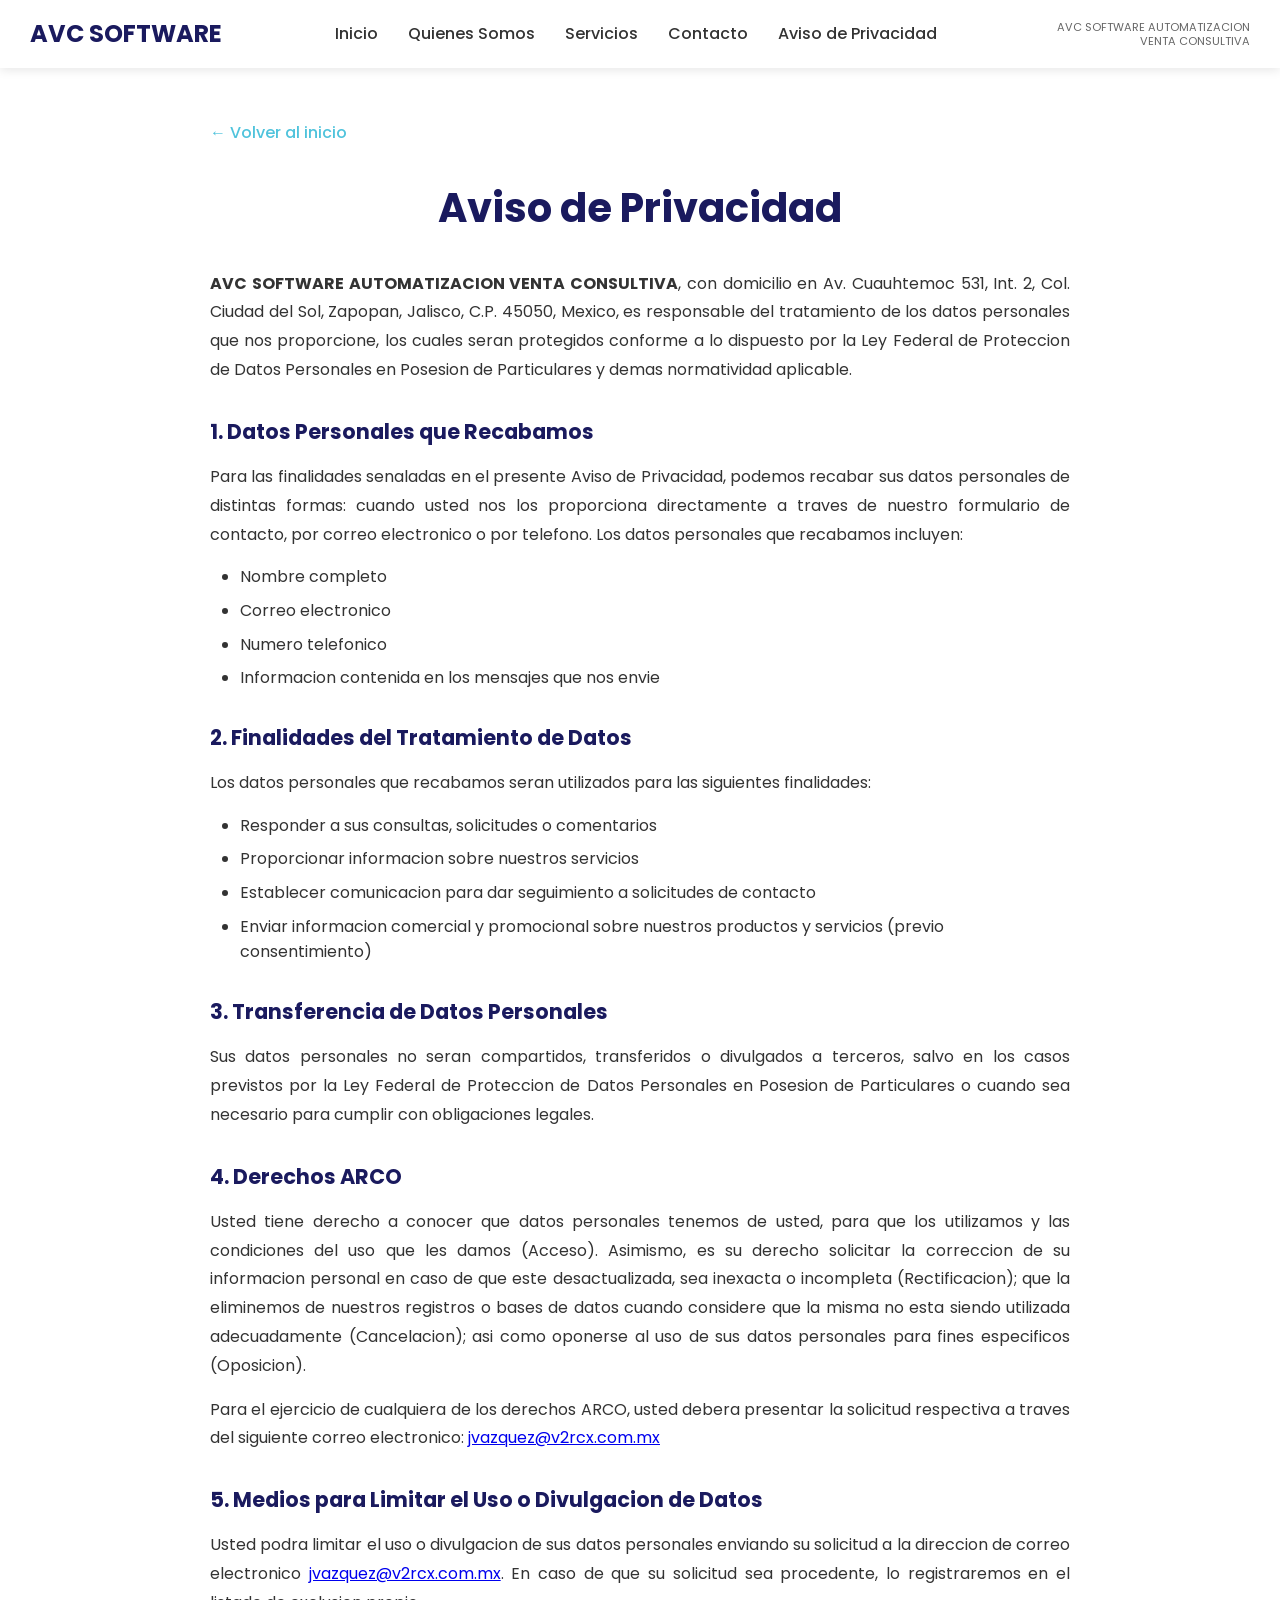
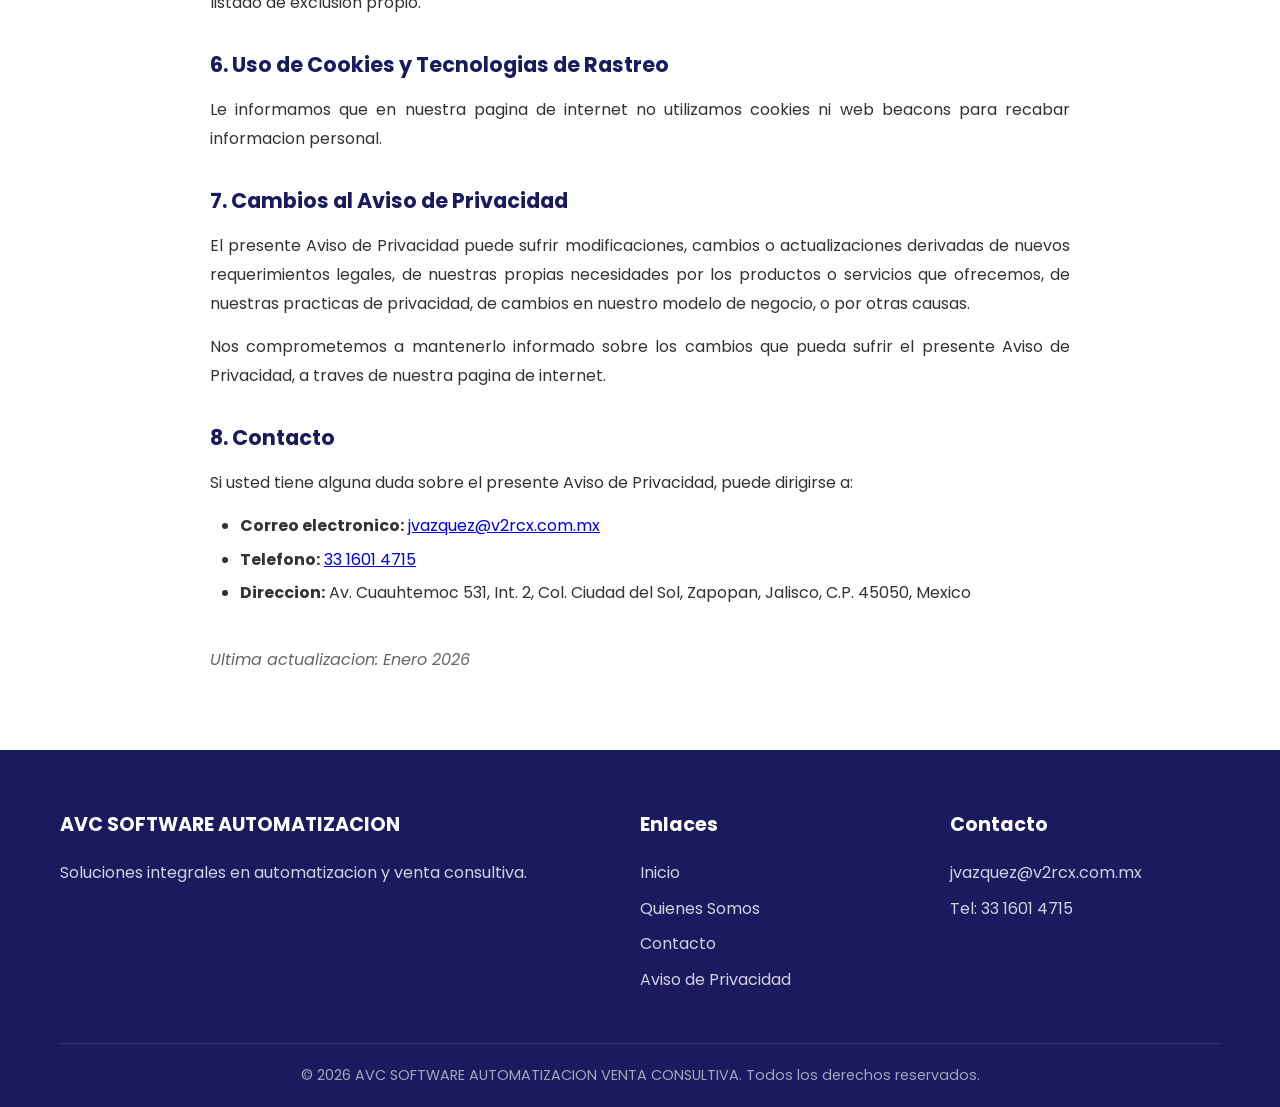
==== aviso-privacidad.html @ 7d28135d "first commit" ====
<!DOCTYPE html>
<html lang="es">
<head>
    <meta charset="UTF-8">
    <meta name="viewport" content="width=device-width, initial-scale=1.0">
    <title>Aviso de Privacidad - AVC SOFTWARE AUTOMATIZACION</title>
    <link rel="stylesheet" href="styles.css">
    <link href="https://fonts.googleapis.com/css2?family=Poppins:wght@300;400;500;600;700;800&display=swap" rel="stylesheet">
    <style>
        .aviso-container {
            padding: 120px 20px 60px;
            max-width: 900px;
            margin: 0 auto;
        }

        .aviso-container h1 {
            font-size: 2.5rem;
            color: var(--primary-color);
            margin-bottom: 30px;
            text-align: center;
        }

        .aviso-container h2 {
            font-size: 1.3rem;
            color: var(--primary-color);
            margin-top: 30px;
            margin-bottom: 15px;
        }

        .aviso-container p {
            margin-bottom: 15px;
            line-height: 1.8;
            text-align: justify;
        }

        .aviso-container ul {
            margin-bottom: 15px;
            padding-left: 30px;
        }

        .aviso-container li {
            margin-bottom: 8px;
            line-height: 1.6;
        }

        .aviso-container .fecha {
            margin-top: 40px;
            font-style: italic;
            color: #666;
        }

        .back-link {
            display: inline-block;
            margin-bottom: 30px;
            color: var(--secondary-color);
            text-decoration: none;
            font-weight: 500;
        }

        .back-link:hover {
            text-decoration: underline;
        }
    </style>
</head>
<body>
    <!-- Header -->
    <header class="header">
        <nav class="nav">
            <div class="logo">
                <a href="index.html">AVC SOFTWARE</a>
            </div>
            <ul class="nav-links">
                <li><a href="index.html#inicio">Inicio</a></li>
                <li><a href="index.html#quienes-somos">Quienes Somos</a></li>
                <li><a href="index.html#servicios">Servicios</a></li>
                <li><a href="index.html#contacto">Contacto</a></li>
                <li><a href="aviso-privacidad.html">Aviso de Privacidad</a></li>
            </ul>
            <div class="company-full-name">
                AVC SOFTWARE AUTOMATIZACION VENTA CONSULTIVA
            </div>
            <button class="mobile-menu-btn" aria-label="Menu">
                <span></span>
                <span></span>
                <span></span>
            </button>
        </nav>
    </header>

    <div class="aviso-container">
        <a href="index.html" class="back-link">&larr; Volver al inicio</a>

        <h1>Aviso de Privacidad</h1>

        <p><strong>AVC SOFTWARE AUTOMATIZACION VENTA CONSULTIVA</strong>, con domicilio en Av. Cuauhtemoc 531, Int. 2, Col. Ciudad del Sol, Zapopan, Jalisco, C.P. 45050, Mexico, es responsable del tratamiento de los datos personales que nos proporcione, los cuales seran protegidos conforme a lo dispuesto por la Ley Federal de Proteccion de Datos Personales en Posesion de Particulares y demas normatividad aplicable.</p>

        <h2>1. Datos Personales que Recabamos</h2>
        <p>Para las finalidades senaladas en el presente Aviso de Privacidad, podemos recabar sus datos personales de distintas formas: cuando usted nos los proporciona directamente a traves de nuestro formulario de contacto, por correo electronico o por telefono. Los datos personales que recabamos incluyen:</p>
        <ul>
            <li>Nombre completo</li>
            <li>Correo electronico</li>
            <li>Numero telefonico</li>
            <li>Informacion contenida en los mensajes que nos envie</li>
        </ul>

        <h2>2. Finalidades del Tratamiento de Datos</h2>
        <p>Los datos personales que recabamos seran utilizados para las siguientes finalidades:</p>
        <ul>
            <li>Responder a sus consultas, solicitudes o comentarios</li>
            <li>Proporcionar informacion sobre nuestros servicios</li>
            <li>Establecer comunicacion para dar seguimiento a solicitudes de contacto</li>
            <li>Enviar informacion comercial y promocional sobre nuestros productos y servicios (previo consentimiento)</li>
        </ul>

        <h2>3. Transferencia de Datos Personales</h2>
        <p>Sus datos personales no seran compartidos, transferidos o divulgados a terceros, salvo en los casos previstos por la Ley Federal de Proteccion de Datos Personales en Posesion de Particulares o cuando sea necesario para cumplir con obligaciones legales.</p>

        <h2>4. Derechos ARCO</h2>
        <p>Usted tiene derecho a conocer que datos personales tenemos de usted, para que los utilizamos y las condiciones del uso que les damos (Acceso). Asimismo, es su derecho solicitar la correccion de su informacion personal en caso de que este desactualizada, sea inexacta o incompleta (Rectificacion); que la eliminemos de nuestros registros o bases de datos cuando considere que la misma no esta siendo utilizada adecuadamente (Cancelacion); asi como oponerse al uso de sus datos personales para fines especificos (Oposicion).</p>

        <p>Para el ejercicio de cualquiera de los derechos ARCO, usted debera presentar la solicitud respectiva a traves del siguiente correo electronico: <a href="mailto:jvazquez@v2rcx.com.mx">jvazquez@v2rcx.com.mx</a></p>

        <h2>5. Medios para Limitar el Uso o Divulgacion de Datos</h2>
        <p>Usted podra limitar el uso o divulgacion de sus datos personales enviando su solicitud a la direccion de correo electronico <a href="mailto:jvazquez@v2rcx.com.mx">jvazquez@v2rcx.com.mx</a>. En caso de que su solicitud sea procedente, lo registraremos en el listado de exclusion propio.</p>

        <h2>6. Uso de Cookies y Tecnologias de Rastreo</h2>
        <p>Le informamos que en nuestra pagina de internet no utilizamos cookies ni web beacons para recabar informacion personal.</p>

        <h2>7. Cambios al Aviso de Privacidad</h2>
        <p>El presente Aviso de Privacidad puede sufrir modificaciones, cambios o actualizaciones derivadas de nuevos requerimientos legales, de nuestras propias necesidades por los productos o servicios que ofrecemos, de nuestras practicas de privacidad, de cambios en nuestro modelo de negocio, o por otras causas.</p>

        <p>Nos comprometemos a mantenerlo informado sobre los cambios que pueda sufrir el presente Aviso de Privacidad, a traves de nuestra pagina de internet.</p>

        <h2>8. Contacto</h2>
        <p>Si usted tiene alguna duda sobre el presente Aviso de Privacidad, puede dirigirse a:</p>
        <ul>
            <li><strong>Correo electronico:</strong> <a href="mailto:jvazquez@v2rcx.com.mx">jvazquez@v2rcx.com.mx</a></li>
            <li><strong>Telefono:</strong> <a href="tel:+523316014715">33 1601 4715</a></li>
            <li><strong>Direccion:</strong> Av. Cuauhtemoc 531, Int. 2, Col. Ciudad del Sol, Zapopan, Jalisco, C.P. 45050, Mexico</li>
        </ul>

        <p class="fecha">Ultima actualizacion: Enero 2026</p>
    </div>

    <!-- Footer -->
    <footer class="footer">
        <div class="container">
            <div class="footer-content">
                <div class="footer-info">
                    <h4>AVC SOFTWARE AUTOMATIZACION</h4>
                    <p>Soluciones integrales en automatizacion y venta consultiva.</p>
                </div>
                <div class="footer-links">
                    <h4>Enlaces</h4>
                    <ul>
                        <li><a href="index.html#inicio">Inicio</a></li>
                        <li><a href="index.html#quienes-somos">Quienes Somos</a></li>
                        <li><a href="index.html#contacto">Contacto</a></li>
                        <li><a href="aviso-privacidad.html">Aviso de Privacidad</a></li>
                    </ul>
                </div>
                <div class="footer-contact">
                    <h4>Contacto</h4>
                    <p>jvazquez@v2rcx.com.mx</p>
                    <p>Tel: 33 1601 4715</p>
                </div>
            </div>
            <div class="footer-bottom">
                <p>&copy; 2026 AVC SOFTWARE AUTOMATIZACION VENTA CONSULTIVA. Todos los derechos reservados.</p>
            </div>
        </div>
    </footer>

    <script src="script.js"></script>
</body>
</html>
---- styles.css ----
/* Reset y variables */
* {
    margin: 0;
    padding: 0;
    box-sizing: border-box;
}

:root {
    --primary-color: #1a1a5e;
    --secondary-color: #4fc3dc;
    --accent-color: #8b1538;
    --text-dark: #333;
    --text-light: #fff;
    --bg-light: #f5f5f5;
    --gradient-dark: linear-gradient(135deg, #8b1538 0%, #1a1a5e 100%);
    --gradient-light: linear-gradient(135deg, #e8e8e8 0%, #f5f5f5 100%);
}

html {
    scroll-behavior: smooth;
}

body {
    font-family: 'Poppins', sans-serif;
    line-height: 1.6;
    color: var(--text-dark);
}

.container {
    max-width: 1200px;
    margin: 0 auto;
    padding: 0 20px;
}

/* Header */
.header {
    position: fixed;
    top: 0;
    left: 0;
    right: 0;
    background: rgba(255, 255, 255, 0.98);
    box-shadow: 0 2px 10px rgba(0, 0, 0, 0.1);
    z-index: 1000;
}

.nav {
    display: flex;
    justify-content: space-between;
    align-items: center;
    padding: 15px 30px;
    max-width: 1400px;
    margin: 0 auto;
}

.logo a {
    font-size: 1.5rem;
    font-weight: 700;
    color: var(--primary-color);
    text-decoration: none;
}

.logo-icon {
    font-size: 1.5rem;
    font-weight: 700;
    color: var(--primary-color);
}

.nav-links {
    display: flex;
    list-style: none;
    gap: 30px;
}

.nav-links a {
    text-decoration: none;
    color: var(--text-dark);
    font-weight: 500;
    transition: color 0.3s ease;
}

.nav-links a:hover {
    color: var(--secondary-color);
}

.company-full-name {
    font-size: 0.7rem;
    color: #666;
    max-width: 200px;
    text-align: right;
    line-height: 1.3;
}

.mobile-menu-btn {
    display: none;
    flex-direction: column;
    gap: 5px;
    background: none;
    border: none;
    cursor: pointer;
    padding: 5px;
}

.mobile-menu-btn span {
    width: 25px;
    height: 3px;
    background: var(--primary-color);
    transition: all 0.3s ease;
}

/* Hero Section */
.hero {
    height: 50vh;
    min-height: 350px;
    display: flex;
    align-items: center;
    justify-content: center;
    background: var(--gradient-dark);
    text-align: center;
    color: var(--text-light);
    padding-top: 80px;
}

.hero-content h1 {
    font-size: 3.5rem;
    font-weight: 800;
    margin-bottom: 20px;
    text-transform: uppercase;
}

.hero-content p {
    font-size: 1.3rem;
    margin-bottom: 30px;
    opacity: 0.9;
}

.btn-primary {
    display: inline-block;
    padding: 15px 40px;
    background: var(--secondary-color);
    color: var(--text-light);
    text-decoration: none;
    border-radius: 50px;
    font-weight: 600;
    transition: all 0.3s ease;
    border: none;
    cursor: pointer;
    font-size: 1rem;
}

.btn-primary:hover {
    background: #3ba8c0;
    transform: translateY(-2px);
    box-shadow: 0 10px 20px rgba(79, 195, 220, 0.3);
}

/* Quienes Somos Section */
.quienes-somos {
    padding: 100px 0;
    background: var(--gradient-dark);
    color: var(--text-light);
    position: relative;
    overflow: hidden;
}

.quienes-somos::before {
    content: 'Somos';
    position: absolute;
    top: 50px;
    left: 50px;
    font-size: 8rem;
    font-weight: 800;
    opacity: 0.1;
    color: var(--text-light);
}

.section-title {
    font-size: 4rem;
    font-weight: 800;
    margin-bottom: 40px;
}

.content-wrapper {
    display: grid;
    grid-template-columns: 2fr 1fr;
    gap: 50px;
    align-items: center;
}

.text-content p {
    font-size: 1.1rem;
    margin-bottom: 25px;
    line-height: 1.8;
}

.image-content {
    display: flex;
    justify-content: center;
    align-items: center;
}

.icon-container {
    width: 200px;
    height: 200px;
}

.search-icon {
    width: 100%;
    height: 100%;
    filter: drop-shadow(0 10px 30px rgba(79, 195, 220, 0.5));
}

/* Transparencia Section */
.transparencia {
    padding: 100px 0;
    background: var(--gradient-light);
    text-align: center;
}

.section-title-dark {
    font-size: 3.5rem;
    font-weight: 800;
    color: var(--primary-color);
    margin-bottom: 50px;
    line-height: 1.2;
}

.transparencia-content {
    max-width: 800px;
    margin: 0 auto;
}

.people-icons {
    display: flex;
    justify-content: center;
    align-items: flex-end;
    gap: 20px;
    margin-bottom: 40px;
}

.person {
    width: 80px;
    height: 100px;
    border-radius: 50% 50% 20% 20%;
    position: relative;
}

.person::before {
    content: '';
    position: absolute;
    top: -40px;
    left: 50%;
    transform: translateX(-50%);
    width: 50px;
    height: 50px;
    border-radius: 50%;
}

.blue-left {
    background: linear-gradient(180deg, #4fc3dc 0%, #1a6b8a 100%);
    opacity: 0.8;
}

.blue-left::before {
    background: linear-gradient(180deg, #4fc3dc 0%, #1a6b8a 100%);
}

.red-center {
    background: linear-gradient(180deg, #c75a5a 0%, #8b1538 100%);
    transform: scale(1.2);
    z-index: 1;
}

.red-center::before {
    background: linear-gradient(180deg, #c75a5a 0%, #8b1538 100%);
}

.blue-right {
    background: linear-gradient(180deg, #4fc3dc 0%, #1a6b8a 100%);
    opacity: 0.8;
}

.blue-right::before {
    background: linear-gradient(180deg, #4fc3dc 0%, #1a6b8a 100%);
}

.transparencia-text {
    font-size: 1.1rem;
    color: #555;
    margin-bottom: 40px;
    line-height: 1.8;
}

.tagline-sub {
    font-size: 1.2rem;
    color: #777;
    font-style: italic;
}

.tagline-main {
    font-size: 1.5rem;
    font-weight: 700;
    color: var(--primary-color);
}

/* Pilares del Exito Section */
.pilares {
    position: relative;
    overflow: hidden;
}

.pilares-bg {
    background: var(--gradient-dark);
    padding: 80px 0;
    position: relative;
}

.pilares-bg::before {
    content: 'EXITO';
    position: absolute;
    top: 20px;
    left: 30px;
    font-size: 6rem;
    font-weight: 800;
    opacity: 0.08;
    color: #fff;
}

.pilares-title {
    font-size: 2.8rem;
    font-weight: 700;
    color: #fff;
    margin-bottom: 50px;
    font-style: italic;
}

.pilares-content {
    display: grid;
    grid-template-columns: 1fr 1fr;
    gap: 50px;
    align-items: center;
}

.pilares-list {
    display: flex;
    flex-direction: column;
    gap: 25px;
}

.pilar-item {
    display: flex;
    align-items: center;
    gap: 20px;
}

.pilar-number {
    width: 50px;
    height: 50px;
    border: 2px solid #c75a5a;
    border-radius: 50%;
    display: flex;
    align-items: center;
    justify-content: center;
    font-size: 1.5rem;
    font-weight: 700;
    color: #c75a5a;
    flex-shrink: 0;
}

.pilar-item p {
    color: #fff;
    font-size: 1.1rem;
    margin: 0;
}

.pilares-icon {
    display: flex;
    justify-content: center;
    align-items: center;
}

.lightbulb-icon {
    width: 200px;
    height: 240px;
    filter: drop-shadow(0 10px 30px rgba(79, 195, 220, 0.5));
}

/* Experiencia del Cliente Section */
.experiencia {
    position: relative;
    overflow: hidden;
}

.experiencia-bg {
    background: var(--gradient-dark);
    padding: 80px 0;
    position: relative;
}

.experiencia-bg::before {
    content: 'CONTACTO';
    position: absolute;
    top: 50%;
    left: 50%;
    transform: translate(-50%, -50%);
    font-size: 8rem;
    font-weight: 800;
    opacity: 0.05;
    color: #fff;
    white-space: nowrap;
}

.experiencia-header {
    display: flex;
    justify-content: space-between;
    align-items: flex-start;
    margin-bottom: 60px;
}

.experiencia-title {
    font-size: 2.5rem;
    font-weight: 700;
    color: #fff;
    line-height: 1.3;
}

.experiencia-number {
    width: 60px;
    height: 60px;
    border: 3px solid #c75a5a;
    border-radius: 50%;
    display: flex;
    align-items: center;
    justify-content: center;
    font-size: 1.8rem;
    font-weight: 700;
    color: #c75a5a;
    flex-shrink: 0;
}

.experiencia-grid {
    display: grid;
    grid-template-columns: 1fr 1fr;
    gap: 40px;
}

.experiencia-card {
    padding: 20px 0;
}

.experiencia-card h3 {
    color: var(--secondary-color);
    font-size: 1.1rem;
    font-weight: 700;
    margin-bottom: 15px;
    letter-spacing: 1px;
}

.experiencia-card ul {
    list-style: disc;
    padding-left: 20px;
    color: rgba(255, 255, 255, 0.9);
}

.experiencia-card li {
    margin-bottom: 10px;
    font-size: 0.95rem;
    line-height: 1.6;
}

/* Servicios Section */
.servicios {
    padding: 100px 0;
    background: #fff;
}

.section-title-center {
    font-size: 2.5rem;
    font-weight: 700;
    text-align: center;
    color: var(--primary-color);
    margin-bottom: 60px;
}

.servicios-grid {
    display: grid;
    grid-template-columns: repeat(3, 1fr);
    gap: 30px;
}

.servicio-card {
    background: #fff;
    padding: 40px 30px;
    border-radius: 15px;
    box-shadow: 0 10px 30px rgba(0, 0, 0, 0.1);
    text-align: center;
    transition: transform 0.3s ease;
}

.servicio-card:hover {
    transform: translateY(-10px);
}

.servicio-icon {
    width: 60px;
    height: 60px;
    margin: 0 auto 20px;
    color: var(--secondary-color);
}

.servicio-icon svg {
    width: 100%;
    height: 100%;
}

.servicio-card h3 {
    font-size: 1.3rem;
    color: var(--primary-color);
    margin-bottom: 15px;
}

.servicio-card p {
    color: #666;
    font-size: 0.95rem;
}

/* Contacto Section */
.contacto {
    padding: 100px 0;
    background: var(--bg-light);
}

.contacto-wrapper {
    display: grid;
    grid-template-columns: 1fr 1fr;
    gap: 50px;
}

.contacto-info h3,
.contacto-form h3 {
    font-size: 1.5rem;
    color: var(--primary-color);
    margin-bottom: 30px;
}

.info-item {
    display: flex;
    align-items: flex-start;
    gap: 15px;
    margin-bottom: 25px;
}

.info-item svg {
    width: 24px;
    height: 24px;
    color: var(--secondary-color);
    flex-shrink: 0;
    margin-top: 3px;
}

.info-item a,
.info-item address {
    color: var(--text-dark);
    text-decoration: none;
    font-style: normal;
    line-height: 1.6;
}

.info-item a:hover {
    color: var(--secondary-color);
}

.contacto-form {
    background: #fff;
    padding: 40px;
    border-radius: 15px;
    box-shadow: 0 10px 30px rgba(0, 0, 0, 0.1);
}

.form-group {
    margin-bottom: 20px;
}

.form-group label {
    display: block;
    margin-bottom: 8px;
    font-weight: 500;
    color: var(--text-dark);
}

.form-group input,
.form-group textarea {
    width: 100%;
    padding: 12px 15px;
    border: 2px solid #e0e0e0;
    border-radius: 8px;
    font-family: inherit;
    font-size: 1rem;
    transition: border-color 0.3s ease;
}

.form-group input:focus,
.form-group textarea:focus {
    outline: none;
    border-color: var(--secondary-color);
}

.form-group textarea {
    resize: vertical;
}

/* Footer */
.footer {
    background: var(--primary-color);
    color: var(--text-light);
    padding: 60px 0 20px;
}

.footer-content {
    display: grid;
    grid-template-columns: 2fr 1fr 1fr;
    gap: 40px;
    margin-bottom: 40px;
}

.footer-info h4,
.footer-links h4,
.footer-contact h4 {
    font-size: 1.2rem;
    margin-bottom: 20px;
}

.footer-info p {
    color: rgba(255, 255, 255, 0.8);
}

.footer-links ul {
    list-style: none;
}

.footer-links li {
    margin-bottom: 10px;
}

.footer-links a {
    color: rgba(255, 255, 255, 0.8);
    text-decoration: none;
    transition: color 0.3s ease;
}

.footer-links a:hover {
    color: var(--secondary-color);
}

.footer-contact p {
    color: rgba(255, 255, 255, 0.8);
    margin-bottom: 10px;
}

.footer-bottom {
    text-align: center;
    padding-top: 20px;
    border-top: 1px solid rgba(255, 255, 255, 0.1);
}

.footer-bottom p {
    font-size: 0.9rem;
    color: rgba(255, 255, 255, 0.6);
}

/* Responsive Design */
@media (max-width: 992px) {
    .content-wrapper {
        grid-template-columns: 1fr;
    }

    .servicios-grid {
        grid-template-columns: repeat(2, 1fr);
    }

    .contacto-wrapper {
        grid-template-columns: 1fr;
    }

    .footer-content {
        grid-template-columns: 1fr 1fr;
    }
}

@media (max-width: 768px) {
    .nav-links {
        display: none;
        position: absolute;
        top: 100%;
        left: 0;
        right: 0;
        background: #fff;
        flex-direction: column;
        padding: 20px;
        gap: 15px;
        box-shadow: 0 10px 30px rgba(0, 0, 0, 0.1);
    }

    .nav-links.active {
        display: flex;
    }

    .company-full-name {
        display: none;
    }

    .mobile-menu-btn {
        display: flex;
    }

    .hero-content h1 {
        font-size: 2rem;
    }

    .hero-content p {
        font-size: 1rem;
    }

    .section-title {
        font-size: 2.5rem;
    }

    .section-title-dark {
        font-size: 2rem;
    }

    .quienes-somos::before {
        font-size: 4rem;
    }

    .servicios-grid {
        grid-template-columns: 1fr;
    }

    .pilares-content {
        grid-template-columns: 1fr;
    }

    .pilares-icon {
        order: -1;
    }

    .pilares-title {
        font-size: 2rem;
    }

    .pilares-bg::before {
        font-size: 4rem;
    }

    .experiencia-grid {
        grid-template-columns: 1fr;
    }

    .experiencia-title {
        font-size: 1.8rem;
    }

    .experiencia-header {
        flex-direction: column;
        gap: 20px;
    }

    .experiencia-bg::before {
        font-size: 4rem;
    }

    .footer-content {
        grid-template-columns: 1fr;
        text-align: center;
    }
}

@media (max-width: 480px) {
    .nav {
        padding: 15px;
    }

    .logo a {
        font-size: 1.2rem;
    }

    .hero-content h1 {
        font-size: 1.5rem;
    }

    .section-title {
        font-size: 2rem;
    }

    .section-title-dark {
        font-size: 1.5rem;
    }

    .contacto-form {
        padding: 25px;
    }
}
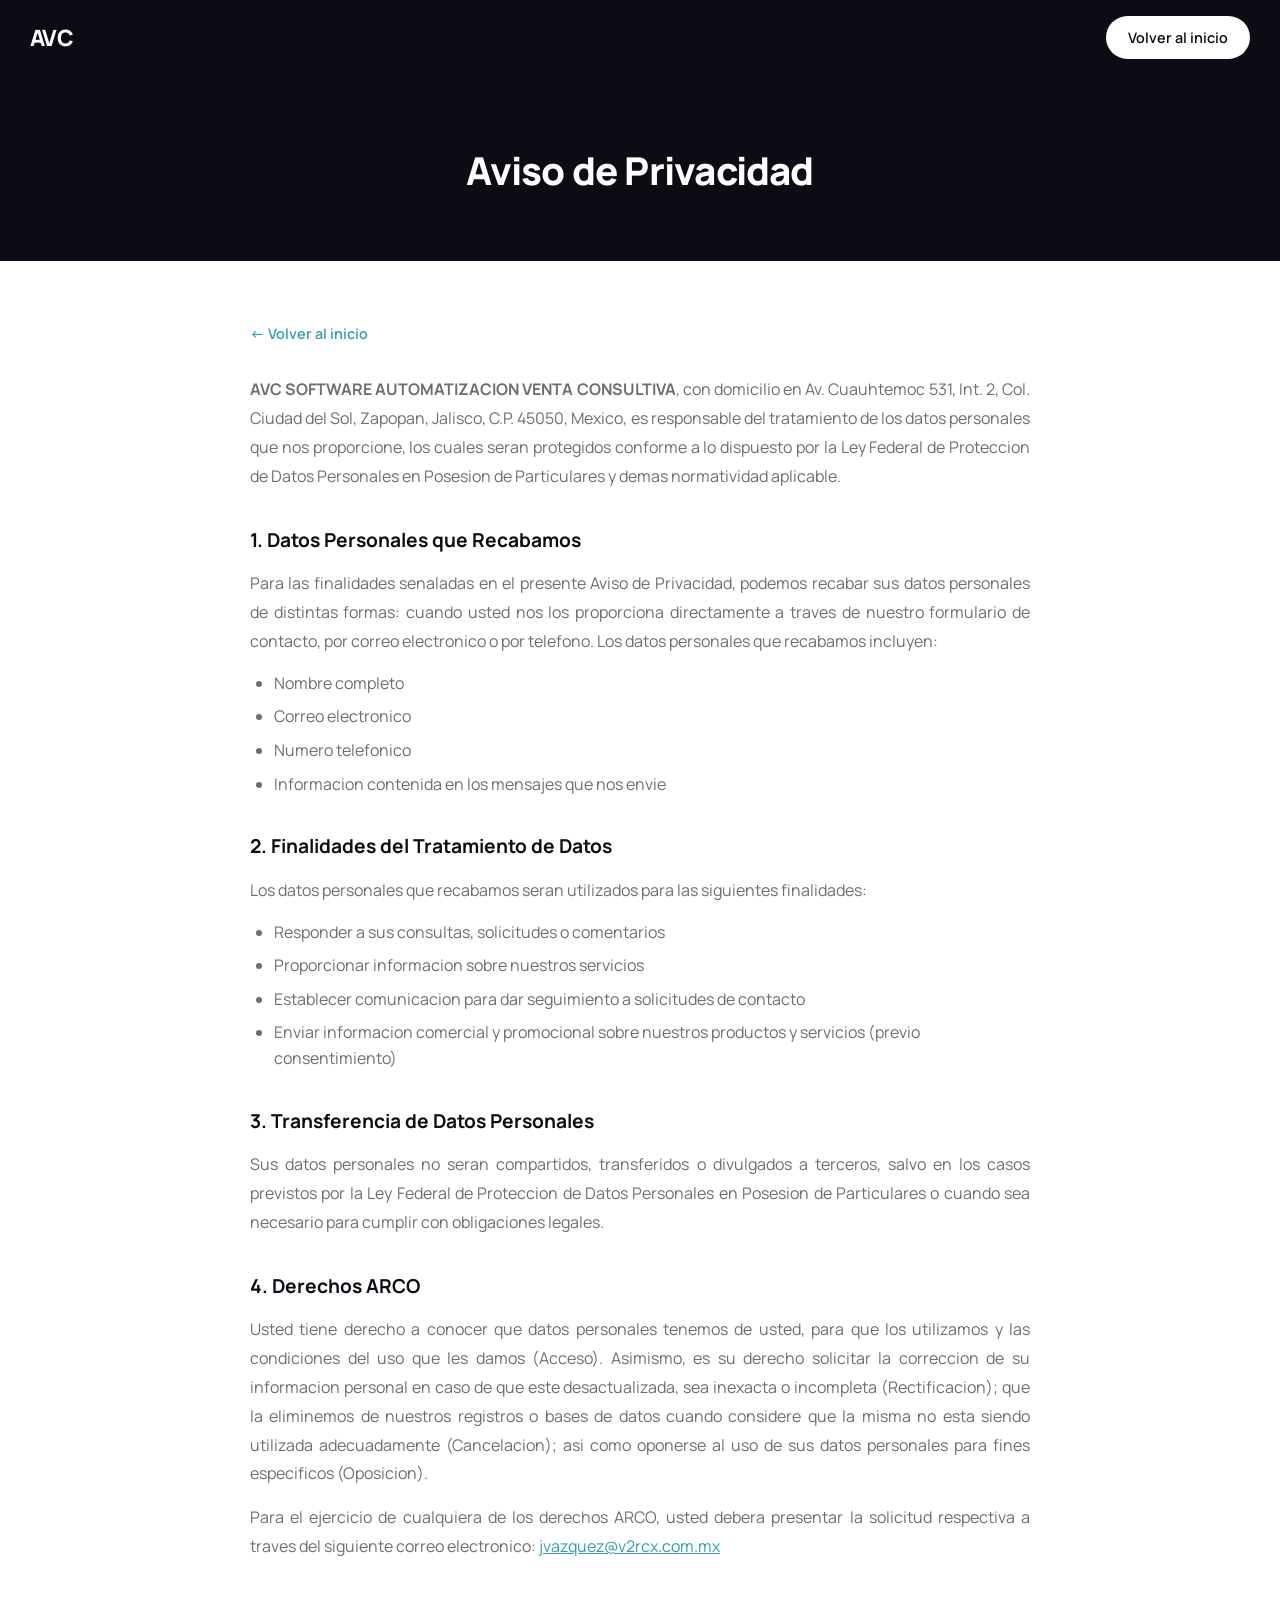
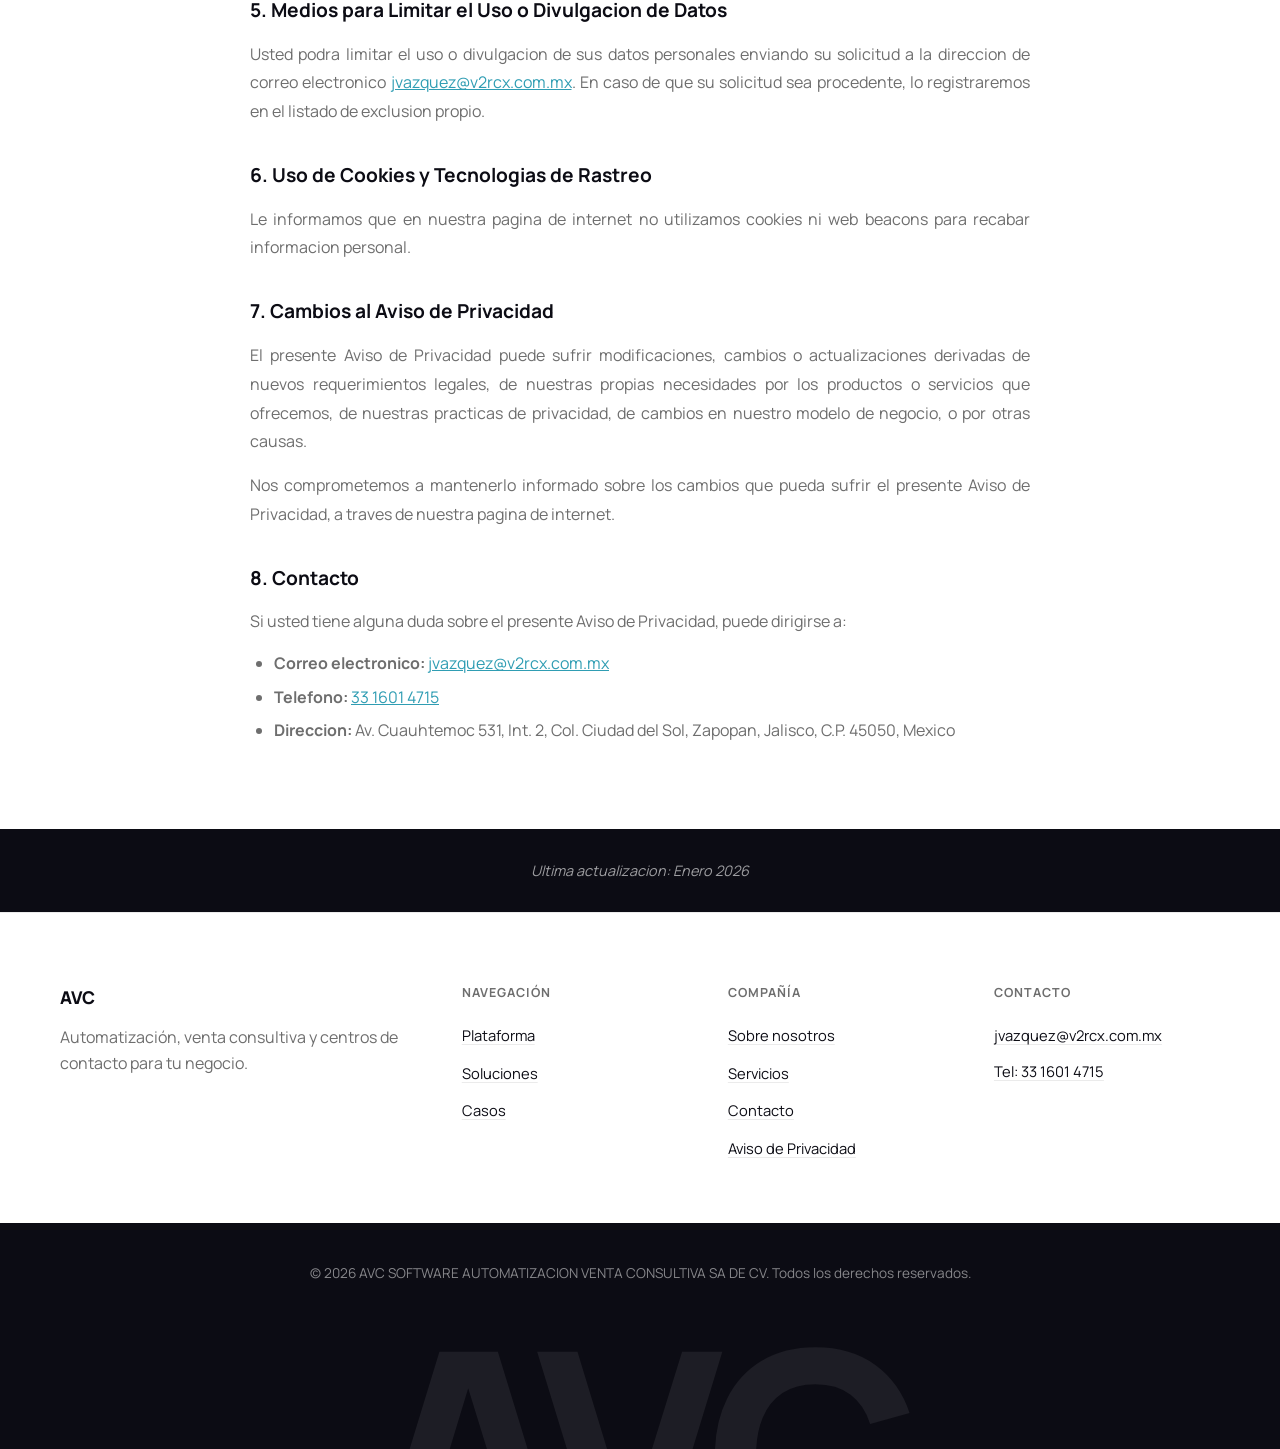
==== commit 32c9df44: "Rediseño completo del sitio Nuevo diseño visual de punta a punta: hero, navegación con mega-menús, s" ====
--- a/aviso-privacidad.html
+++ b/aviso-privacidad.html
@@ -5,37 +5,60 @@
     <meta name="viewport" content="width=device-width, initial-scale=1.0">
     <title>Aviso de Privacidad - AVC SOFTWARE AUTOMATIZACION</title>
     <link rel="stylesheet" href="styles.css">
-    <link href="https://fonts.googleapis.com/css2?family=Poppins:wght@300;400;500;600;700;800&display=swap" rel="stylesheet">
+    <link rel="preconnect" href="https://fonts.googleapis.com">
+    <link href="https://fonts.googleapis.com/css2?family=Manrope:wght@300;400;500;600;700;800&display=swap" rel="stylesheet">
     <style>
+        .aviso-hero {
+            padding: 140px 20px 60px;
+            background: var(--ink);
+            color: var(--white);
+            text-align: center;
+        }
+
+        .aviso-hero h1 {
+            font-size: 2.4rem;
+            font-weight: 800;
+            letter-spacing: -0.02em;
+        }
+
         .aviso-container {
-            padding: 120px 20px 60px;
-            max-width: 900px;
+            padding: 60px 20px 70px;
+            max-width: 820px;
             margin: 0 auto;
         }
 
-        .aviso-container h1 {
-            font-size: 2.5rem;
-            color: var(--primary-color);
+        .back-link {
+            display: inline-block;
             margin-bottom: 30px;
-            text-align: center;
+            color: var(--accent-dark);
+            text-decoration: none;
+            font-weight: 600;
+            font-size: 0.9rem;
+        }
+
+        .back-link:hover {
+            text-decoration: underline;
         }
 
         .aviso-container h2 {
-            font-size: 1.3rem;
-            color: var(--primary-color);
-            margin-top: 30px;
-            margin-bottom: 15px;
+            font-size: 1.2rem;
+            font-weight: 700;
+            color: var(--ink);
+            margin-top: 34px;
+            margin-bottom: 14px;
         }
 
         .aviso-container p {
             margin-bottom: 15px;
             line-height: 1.8;
+            color: var(--muted);
             text-align: justify;
         }
 
         .aviso-container ul {
             margin-bottom: 15px;
-            padding-left: 30px;
+            padding-left: 24px;
+            color: var(--muted);
         }
 
         .aviso-container li {
@@ -43,22 +66,17 @@
             line-height: 1.6;
         }
 
-        .aviso-container .fecha {
-            margin-top: 40px;
-            font-style: italic;
-            color: #666;
+        .aviso-container a {
+            color: var(--accent-dark);
         }
 
-        .back-link {
-            display: inline-block;
-            margin-bottom: 30px;
-            color: var(--secondary-color);
-            text-decoration: none;
-            font-weight: 500;
-        }
-
-        .back-link:hover {
-            text-decoration: underline;
+        .aviso-cierre {
+            background: var(--ink);
+            color: rgba(255, 255, 255, 0.6);
+            text-align: center;
+            padding: 30px 20px;
+            font-size: 0.9rem;
+            font-style: italic;
         }
     </style>
 </head>
@@ -67,30 +85,18 @@
     <header class="header">
         <nav class="nav">
             <div class="logo">
-                <a href="index.html">AVC SOFTWARE</a>
+                <a href="index.html">AVC</a>
             </div>
-            <ul class="nav-links">
-                <li><a href="index.html#inicio">Inicio</a></li>
-                <li><a href="index.html#quienes-somos">Quienes Somos</a></li>
-                <li><a href="index.html#servicios">Servicios</a></li>
-                <li><a href="index.html#contacto">Contacto</a></li>
-                <li><a href="aviso-privacidad.html">Aviso de Privacidad</a></li>
-            </ul>
-            <div class="company-full-name">
-                AVC SOFTWARE AUTOMATIZACION VENTA CONSULTIVA
-            </div>
-            <button class="mobile-menu-btn" aria-label="Menu">
-                <span></span>
-                <span></span>
-                <span></span>
-            </button>
+            <a href="index.html" class="nav-cta">Volver al inicio</a>
         </nav>
     </header>
 
+    <div class="aviso-hero">
+        <h1>Aviso de Privacidad</h1>
+    </div>
+
     <div class="aviso-container">
         <a href="index.html" class="back-link">&larr; Volver al inicio</a>
-
-        <h1>Aviso de Privacidad</h1>
 
         <p><strong>AVC SOFTWARE AUTOMATIZACION VENTA CONSULTIVA</strong>, con domicilio en Av. Cuauhtemoc 531, Int. 2, Col. Ciudad del Sol, Zapopan, Jalisco, C.P. 45050, Mexico, es responsable del tratamiento de los datos personales que nos proporcione, los cuales seran protegidos conforme a lo dispuesto por la Ley Federal de Proteccion de Datos Personales en Posesion de Particulares y demas normatividad aplicable.</p>
 
@@ -138,35 +144,52 @@
             <li><strong>Telefono:</strong> <a href="tel:+523316014715">33 1601 4715</a></li>
             <li><strong>Direccion:</strong> Av. Cuauhtemoc 531, Int. 2, Col. Ciudad del Sol, Zapopan, Jalisco, C.P. 45050, Mexico</li>
         </ul>
+    </div>
 
-        <p class="fecha">Ultima actualizacion: Enero 2026</p>
-    </div>
+    <div class="aviso-cierre">Ultima actualizacion: Enero 2026</div>
 
     <!-- Footer -->
     <footer class="footer">
-        <div class="container">
-            <div class="footer-content">
-                <div class="footer-info">
-                    <h4>AVC SOFTWARE AUTOMATIZACION</h4>
-                    <p>Soluciones integrales en automatizacion y venta consultiva.</p>
-                </div>
-                <div class="footer-links">
-                    <h4>Enlaces</h4>
-                    <ul>
-                        <li><a href="index.html#inicio">Inicio</a></li>
-                        <li><a href="index.html#quienes-somos">Quienes Somos</a></li>
-                        <li><a href="index.html#contacto">Contacto</a></li>
-                        <li><a href="aviso-privacidad.html">Aviso de Privacidad</a></li>
-                    </ul>
-                </div>
-                <div class="footer-contact">
-                    <h4>Contacto</h4>
-                    <p>jvazquez@v2rcx.com.mx</p>
-                    <p>Tel: 33 1601 4715</p>
+        <div class="footer-nav-band">
+            <div class="container">
+                <div class="footer-content">
+                    <div class="footer-info">
+                        <h4>AVC</h4>
+                        <p>Automatización, venta consultiva y centros de contacto para tu negocio.</p>
+                    </div>
+                    <div class="footer-links">
+                        <h4>Navegación</h4>
+                        <ul>
+                            <li><a href="index.html#plataforma">Plataforma</a></li>
+                            <li><a href="index.html#rubros">Soluciones</a></li>
+                            <li><a href="index.html#casos">Casos</a></li>
+                        </ul>
+                    </div>
+                    <div class="footer-links">
+                        <h4>Compañía</h4>
+                        <ul>
+                            <li><a href="index.html#nosotros">Sobre nosotros</a></li>
+                            <li><a href="index.html#servicios">Servicios</a></li>
+                            <li><a href="index.html#contacto">Contacto</a></li>
+                            <li><a href="aviso-privacidad.html">Aviso de Privacidad</a></li>
+                        </ul>
+                    </div>
+                    <div class="footer-contact">
+                        <h4>Contacto</h4>
+                        <p><a href="mailto:jvazquez@v2rcx.com.mx">jvazquez@v2rcx.com.mx</a></p>
+                        <p><a href="tel:+523316014715">Tel: 33 1601 4715</a></p>
+                    </div>
                 </div>
             </div>
-            <div class="footer-bottom">
-                <p>&copy; 2026 AVC SOFTWARE AUTOMATIZACION VENTA CONSULTIVA. Todos los derechos reservados.</p>
+        </div>
+        <div class="footer-bottom-band">
+            <div class="container">
+                <div class="footer-bottom">
+                    <p>&copy; <span id="footer-year"></span> AVC SOFTWARE AUTOMATIZACION VENTA CONSULTIVA SA DE CV. Todos los derechos reservados.</p>
+                </div>
+            </div>
+            <div class="footer-watermark-clip" aria-hidden="true">
+                <span class="footer-watermark">AVC</span>
             </div>
         </div>
     </footer>
--- a/styles.css
+++ b/styles.css
@@ -6,14 +6,15 @@
 }
 
 :root {
-    --primary-color: #1a1a5e;
-    --secondary-color: #4fc3dc;
-    --accent-color: #8b1538;
-    --text-dark: #333;
-    --text-light: #fff;
-    --bg-light: #f5f5f5;
-    --gradient-dark: linear-gradient(135deg, #8b1538 0%, #1a1a5e 100%);
-    --gradient-light: linear-gradient(135deg, #e8e8e8 0%, #f5f5f5 100%);
+    --ink: #0c0c14;
+    --paper: #fafafa;
+    --white: #ffffff;
+    --muted: #6e6e6e;
+    --muted-invert: rgba(255, 255, 255, 0.7);
+    --accent: #4fc3dc;
+    --accent-dark: #2f9db3;
+    --border-soft: rgba(0, 0, 0, 0.08);
+    --border-invert: rgba(255, 255, 255, 0.16);
 }
 
 html {
@@ -21,12 +22,14 @@
 }
 
 body {
-    font-family: 'Poppins', sans-serif;
+    font-family: 'Manrope', sans-serif;
     line-height: 1.6;
-    color: var(--text-dark);
+    color: var(--ink);
+    background: var(--white);
 }
 
 .container {
+    width: 100%;
     max-width: 1200px;
     margin: 0 auto;
     padding: 0 20px;
@@ -38,56 +41,145 @@
     top: 0;
     left: 0;
     right: 0;
-    background: rgba(255, 255, 255, 0.98);
-    box-shadow: 0 2px 10px rgba(0, 0, 0, 0.1);
+    background: transparent;
     z-index: 1000;
+    transition: background 0.2s ease, backdrop-filter 0.2s ease, border-color 0.2s ease;
+}
+
+/* Mientras un mega-menú está abierto, el header se pone blanco sólido
+   y adopta el mismo tema claro sin importar la sección de fondo. */
+.header.mega-open {
+    background: var(--white);
+}
+
+.header.mega-open .logo a,
+.header.mega-open .nav-links > li > a {
+    color: var(--ink);
+}
+
+.header.mega-open .nav-links > li > a:hover {
+    color: var(--accent-dark);
+}
+
+.header.mega-open .mobile-menu-btn span {
+    background: var(--ink);
+}
+
+.header.mega-open .nav-cta {
+    background: var(--ink);
+    color: var(--white);
+}
+
+.header.mega-open .nav-cta:hover {
+    background: var(--accent-dark);
+}
+
+.header .logo a,
+.header .nav-links > li > a {
+    color: var(--white);
+    transition: color 0.25s ease;
+}
+
+.header .nav-links > li > a:hover {
+    color: var(--accent);
+}
+
+.header .mobile-menu-btn span {
+    background: var(--white);
+    transition: background 0.25s ease;
+}
+
+.header.theme-light .logo a,
+.header.theme-light .nav-links > li > a {
+    color: var(--ink);
+}
+
+.header.theme-light .nav-links > li > a:hover {
+    color: var(--accent-dark);
+}
+
+.header.theme-light .mobile-menu-btn span {
+    background: var(--ink);
+}
+
+/* Letra negra = fondo blanco detrás -- sin esto el texto del nav se pierde
+   si otro texto oscuro de la sección pasa justo debajo al hacer scroll.
+   :not(.mega-open) para no pelear con el fondo sólido del menú desplegado. */
+.header.theme-light:not(.mega-open) {
+    background: rgba(255, 255, 255, 0.72);
+    backdrop-filter: blur(14px) saturate(160%);
+    -webkit-backdrop-filter: blur(14px) saturate(160%);
+    border-bottom: 1px solid rgba(12, 12, 20, 0.06);
 }
 
 .nav {
     display: flex;
     justify-content: space-between;
     align-items: center;
-    padding: 15px 30px;
+    padding: 16px 30px;
     max-width: 1400px;
     margin: 0 auto;
 }
 
 .logo a {
-    font-size: 1.5rem;
-    font-weight: 700;
-    color: var(--primary-color);
+    font-size: 1.4rem;
+    font-weight: 800;
+    letter-spacing: -0.03em;
+    color: var(--ink);
     text-decoration: none;
 }
 
-.logo-icon {
-    font-size: 1.5rem;
-    font-weight: 700;
-    color: var(--primary-color);
-}
-
 .nav-links {
     display: flex;
     list-style: none;
-    gap: 30px;
-}
-
-.nav-links a {
+    gap: 36px;
+    align-items: center;
+}
+
+.nav-links > li > a {
     text-decoration: none;
-    color: var(--text-dark);
+    color: var(--ink);
     font-weight: 500;
-    transition: color 0.3s ease;
-}
-
-.nav-links a:hover {
-    color: var(--secondary-color);
-}
-
-.company-full-name {
-    font-size: 0.7rem;
-    color: #666;
-    max-width: 200px;
-    text-align: right;
-    line-height: 1.3;
+    font-size: 0.95rem;
+    transition: color 0.2s ease;
+}
+
+.nav-links > li > a:hover {
+    color: var(--accent-dark);
+}
+
+.nav-cta {
+    display: inline-block;
+    padding: 10px 22px;
+    background: var(--ink);
+    color: var(--white);
+    text-decoration: none;
+    border-radius: 50px;
+    font-weight: 600;
+    font-size: 0.9rem;
+    transition: background 0.25s ease, color 0.25s ease;
+}
+
+.nav-cta:hover {
+    background: var(--accent-dark);
+}
+
+.header .nav-cta {
+    background: var(--white);
+    color: var(--ink);
+}
+
+.header .nav-cta:hover {
+    background: var(--accent);
+}
+
+.header.theme-light .nav-cta {
+    background: var(--ink);
+    color: var(--white);
+}
+
+.header.theme-light .nav-cta:hover {
+    background: var(--accent-dark);
 }
 
 .mobile-menu-btn {
@@ -102,431 +194,1471 @@
 
 .mobile-menu-btn span {
     width: 25px;
-    height: 3px;
-    background: var(--primary-color);
+    height: 2px;
+    background: var(--ink);
     transition: all 0.3s ease;
 }
 
-/* Hero Section */
-.hero {
-    height: 50vh;
-    min-height: 350px;
+/* Mega menu */
+.nav-item {
+    position: relative;
+}
+
+.mega-menu {
+    position: fixed;
+    top: 64px;
+    left: 0;
+    right: 0;
+    background: var(--white);
+    border-bottom: 1px solid var(--border-soft);
+    display: flex;
+    justify-content: center;
+    gap: 60px;
+    padding: 40px 30px;
+    opacity: 0;
+    visibility: hidden;
+    transform: translateY(-8px);
+    transition: opacity 0.2s ease, transform 0.2s ease, visibility 0.2s;
+    max-width: 100%;
+}
+
+.nav-item.has-mega:hover .mega-menu {
+    opacity: 1;
+    visibility: visible;
+    transform: translateY(0);
+}
+
+.nav-item.has-mega.mega-force-closed .mega-menu {
+    opacity: 0 !important;
+    visibility: hidden !important;
+    pointer-events: none !important;
+}
+
+.mega-columns {
+    display: flex;
+    gap: 60px;
+}
+
+.mega-col {
+    display: flex;
+    flex-direction: column;
+    gap: 22px;
+    min-width: 220px;
+}
+
+.mega-link {
+    display: flex;
+    flex-direction: column;
+    gap: 4px;
+    text-decoration: none;
+    color: var(--ink);
+}
+
+.mega-link-title {
+    font-weight: 600;
+    font-size: 1rem;
+}
+
+.mega-link-sub {
+    font-size: 0.85rem;
+    color: var(--muted);
+    line-height: 1.4;
+}
+
+.mega-link:hover .mega-link-title {
+    color: var(--accent-dark);
+}
+
+.mega-preview {
+    width: 280px;
+    flex-shrink: 0;
+}
+
+.mega-preview-image {
+    width: 100%;
+    aspect-ratio: 16 / 10;
+    border-radius: 12px;
+    background-color: var(--ink);
+    background-size: cover;
+    background-position: center;
+    margin-bottom: 12px;
+}
+
+.mega-preview p {
+    font-size: 0.85rem;
+    color: var(--muted);
+}
+
+.mega-preview-wordmark {
+    width: 100%;
+    aspect-ratio: 16 / 10;
+    border-radius: 12px;
+    background: var(--ink);
     display: flex;
     align-items: center;
     justify-content: center;
-    background: var(--gradient-dark);
+}
+
+.mega-wordmark {
+    font-size: 2.6rem;
+    font-weight: 800;
+    letter-spacing: -0.02em;
+    color: var(--white);
+}
+
+/* Hero Section */
+.hero-v2 {
+    position: relative;
+    min-height: 100vh;
+    display: flex;
+    align-items: center;
+    justify-content: center;
     text-align: center;
-    color: var(--text-light);
-    padding-top: 80px;
-}
-
-.hero-content h1 {
-    font-size: 3.5rem;
+    color: var(--white);
+    padding: 140px 20px 100px;
+    overflow: hidden;
+}
+
+.hero-video-wrap {
+    position: absolute;
+    inset: 0;
+    background: var(--ink);
+    z-index: 0;
+}
+
+.hero-video {
+    width: 100%;
+    height: 100%;
+    object-fit: cover;
+}
+
+.hero-mask {
+    position: absolute;
+    inset: 0;
+    background: linear-gradient(180deg, rgba(12, 12, 20, 0.55) 0%, rgba(12, 12, 20, 0.75) 100%);
+}
+
+.hero-v2-content {
+    position: relative;
+    z-index: 1;
+    max-width: 900px;
+    margin: 0 auto;
+}
+
+.hero-eyebrow {
+    font-size: 0.9rem;
+    font-weight: 600;
+    letter-spacing: 0.02em;
+    color: var(--accent);
+    text-transform: uppercase;
+    margin-bottom: 20px;
+}
+
+/* Tag chico arriba del título de cada sección: también sirve como punto
+   de aterrizaje del menú, para que el scroll no quede pegado al borde. */
+.section-eyebrow {
+    display: block;
+    scroll-margin-top: 90px;
+    font-size: 0.85rem;
+    font-weight: 700;
+    letter-spacing: 0.08em;
+    text-transform: uppercase;
+    color: var(--accent-dark);
+    margin-bottom: 14px;
+    text-align: center;
+}
+
+.plataforma .section-eyebrow {
+    color: var(--accent);
+}
+
+.casos .section-eyebrow {
+    text-align: left;
+}
+
+.hero-v2-content h1 {
+    font-size: 3.4rem;
     font-weight: 800;
-    margin-bottom: 20px;
-    text-transform: uppercase;
-}
-
-.hero-content p {
-    font-size: 1.3rem;
-    margin-bottom: 30px;
-    opacity: 0.9;
+    letter-spacing: -0.03em;
+    line-height: 1.15;
+    margin-bottom: 25px;
+}
+
+.hero-sub {
+    font-size: 1.15rem;
+    color: var(--muted-invert);
+    margin-bottom: 40px;
+    max-width: 650px;
+    margin-left: auto;
+    margin-right: auto;
+}
+
+.hero-cta-group {
+    display: flex;
+    justify-content: center;
+    gap: 16px;
+    flex-wrap: wrap;
 }
 
 .btn-primary {
     display: inline-block;
-    padding: 15px 40px;
-    background: var(--secondary-color);
-    color: var(--text-light);
+    padding: 15px 36px;
+    background: var(--white);
+    color: var(--ink);
     text-decoration: none;
     border-radius: 50px;
-    font-weight: 600;
-    transition: all 0.3s ease;
+    font-weight: 700;
+    transition: all 0.2s ease;
     border: none;
     cursor: pointer;
-    font-size: 1rem;
+    font-size: 0.95rem;
 }
 
 .btn-primary:hover {
-    background: #3ba8c0;
+    background: var(--accent);
     transform: translateY(-2px);
-    box-shadow: 0 10px 20px rgba(79, 195, 220, 0.3);
-}
-
-/* Quienes Somos Section */
-.quienes-somos {
-    padding: 100px 0;
-    background: var(--gradient-dark);
-    color: var(--text-light);
-    position: relative;
+}
+
+.btn-secondary {
+    display: inline-block;
+    padding: 15px 36px;
+    background: transparent;
+    color: var(--white);
+    text-decoration: none;
+    border-radius: 50px;
+    font-weight: 700;
+    transition: all 0.2s ease;
+    border: 1px solid var(--border-invert);
+    font-size: 0.95rem;
+}
+
+.btn-secondary:hover {
+    border-color: var(--white);
+    transform: translateY(-2px);
+}
+
+/* Logos marquee */
+.trust-bar {
+    min-height: 100vh;
+    display: flex;
+    flex-direction: column;
+    justify-content: center;
+    padding: 60px 0 40px;
+    background: var(--white);
+    text-align: center;
     overflow: hidden;
 }
 
-.quienes-somos::before {
-    content: 'Somos';
-    position: absolute;
-    top: 50px;
-    left: 50px;
-    font-size: 8rem;
-    font-weight: 800;
-    opacity: 0.1;
-    color: var(--text-light);
-}
-
-.section-title {
-    font-size: 4rem;
-    font-weight: 800;
-    margin-bottom: 40px;
-}
-
-.content-wrapper {
-    display: grid;
-    grid-template-columns: 2fr 1fr;
-    gap: 50px;
+.trust-bar-title {
+    font-size: 0.95rem;
+    color: var(--muted);
+    margin-bottom: 10px;
+    font-weight: 500;
+}
+
+.trust-bar .section-title-center {
+    margin-bottom: 0;
+}
+
+.logos-marquee-stack {
+    display: flex;
+    flex-direction: column;
+    gap: 10px;
+    margin-top: 30px;
+}
+
+.logos-marquee {
+    width: 100%;
+    overflow: hidden;
+    -webkit-mask-image: linear-gradient(90deg, transparent, #000 10%, #000 90%, transparent);
+    mask-image: linear-gradient(90deg, transparent, #000 10%, #000 90%, transparent);
+}
+
+.logos-track {
+    display: flex;
     align-items: center;
-}
-
-.text-content p {
-    font-size: 1.1rem;
-    margin-bottom: 25px;
-    line-height: 1.8;
-}
-
-.image-content {
-    display: flex;
-    justify-content: center;
-    align-items: center;
-}
-
-.icon-container {
-    width: 200px;
-    height: 200px;
-}
-
-.search-icon {
-    width: 100%;
-    height: 100%;
-    filter: drop-shadow(0 10px 30px rgba(79, 195, 220, 0.5));
-}
-
-/* Transparencia Section */
-.transparencia {
-    padding: 100px 0;
-    background: var(--gradient-light);
-    text-align: center;
-}
-
-.section-title-dark {
-    font-size: 3.5rem;
-    font-weight: 800;
-    color: var(--primary-color);
-    margin-bottom: 50px;
-    line-height: 1.2;
-}
-
-.transparencia-content {
-    max-width: 800px;
-    margin: 0 auto;
-}
-
-.people-icons {
-    display: flex;
-    justify-content: center;
-    align-items: flex-end;
-    gap: 20px;
-    margin-bottom: 40px;
-}
-
-.person {
-    width: 80px;
-    height: 100px;
-    border-radius: 50% 50% 20% 20%;
-    position: relative;
-}
-
-.person::before {
-    content: '';
-    position: absolute;
-    top: -40px;
-    left: 50%;
-    transform: translateX(-50%);
-    width: 50px;
-    height: 50px;
-    border-radius: 50%;
-}
-
-.blue-left {
-    background: linear-gradient(180deg, #4fc3dc 0%, #1a6b8a 100%);
-    opacity: 0.8;
-}
-
-.blue-left::before {
-    background: linear-gradient(180deg, #4fc3dc 0%, #1a6b8a 100%);
-}
-
-.red-center {
-    background: linear-gradient(180deg, #c75a5a 0%, #8b1538 100%);
-    transform: scale(1.2);
-    z-index: 1;
-}
-
-.red-center::before {
-    background: linear-gradient(180deg, #c75a5a 0%, #8b1538 100%);
-}
-
-.blue-right {
-    background: linear-gradient(180deg, #4fc3dc 0%, #1a6b8a 100%);
-    opacity: 0.8;
-}
-
-.blue-right::before {
-    background: linear-gradient(180deg, #4fc3dc 0%, #1a6b8a 100%);
-}
-
-.transparencia-text {
-    font-size: 1.1rem;
-    color: #555;
-    margin-bottom: 40px;
-    line-height: 1.8;
-}
-
-.tagline-sub {
-    font-size: 1.2rem;
-    color: #777;
-    font-style: italic;
-}
-
-.tagline-main {
-    font-size: 1.5rem;
-    font-weight: 700;
-    color: var(--primary-color);
-}
-
-/* Pilares del Exito Section */
-.pilares {
-    position: relative;
-    overflow: hidden;
-}
-
-.pilares-bg {
-    background: var(--gradient-dark);
-    padding: 80px 0;
-    position: relative;
-}
-
-.pilares-bg::before {
-    content: 'EXITO';
-    position: absolute;
-    top: 20px;
-    left: 30px;
-    font-size: 6rem;
-    font-weight: 800;
-    opacity: 0.08;
-    color: #fff;
-}
-
-.pilares-title {
-    font-size: 2.8rem;
-    font-weight: 700;
-    color: #fff;
-    margin-bottom: 50px;
-    font-style: italic;
-}
-
-.pilares-content {
-    display: grid;
-    grid-template-columns: 1fr 1fr;
-    gap: 50px;
-    align-items: center;
-}
-
-.pilares-list {
-    display: flex;
-    flex-direction: column;
-    gap: 25px;
-}
-
-.pilar-item {
-    display: flex;
-    align-items: center;
-    gap: 20px;
-}
-
-.pilar-number {
-    width: 50px;
-    height: 50px;
-    border: 2px solid #c75a5a;
-    border-radius: 50%;
+    gap: 60px;
+    width: max-content;
+    animation: logos-scroll 30s linear infinite;
+    padding: 20px 0;
+}
+
+.logo-slot {
+    width: 170px;
+    height: 64px;
     display: flex;
     align-items: center;
     justify-content: center;
+    flex-shrink: 0;
+}
+
+.logo-slot img {
+    height: 55%;
+    width: auto;
+    max-width: 85%;
+    object-fit: contain;
+    filter: grayscale(100%);
+    opacity: 0.5;
+}
+
+@keyframes logos-scroll {
+    from { transform: translateX(0); }
+    to { transform: translateX(-50%); }
+}
+
+.logos-track-reverse {
+    animation-direction: reverse;
+}
+
+/* Sin esto, las 3 filas arrancan desde el mismo punto y en el mismo momento
+   muestran el mismo logo alineado -- se ven "pegadas" entre sí en vez de
+   independientes. Delay negativo arranca cada fila a la mitad de su propio
+   ciclo, sin salto ni pausa visible. */
+#logosTrack2 {
+    animation-delay: -10s;
+}
+
+#logosTrack3 {
+    animation-delay: -20s;
+}
+
+/* Casos Section */
+.casos {
+    min-height: 100vh;
+    display: flex;
+    flex-direction: column;
+    justify-content: center;
+    padding: 100px 0;
+    background: var(--paper);
+}
+
+.casos-header {
+    display: flex;
+    justify-content: space-between;
+    align-items: flex-end;
+    margin-bottom: 40px;
+}
+
+.casos-title {
+    font-size: 2.6rem;
+    font-weight: 800;
+    letter-spacing: -0.02em;
+    color: var(--ink);
+    max-width: 700px;
+}
+
+.carousel-arrows {
+    display: flex;
+    gap: 10px;
+    flex-shrink: 0;
+}
+
+.carousel-arrow {
+    width: 42px;
+    height: 42px;
+    border-radius: 50%;
+    border: 1px solid var(--border-soft);
+    background: var(--white);
+    color: var(--ink);
+    font-size: 1.3rem;
+    cursor: pointer;
+    transition: background 0.2s ease;
+}
+
+.carousel-arrow:hover {
+    background: var(--ink);
+    color: var(--white);
+}
+
+.casos-carousel-wrap {
+    overflow: hidden;
+    padding: 0 20px;
+}
+
+.casos-carousel {
+    display: flex;
+    gap: 24px;
+    max-width: 1200px;
+    margin: 0 auto;
+    overflow-x: auto;
+    scroll-snap-type: x mandatory;
+    scrollbar-width: none;
+    padding-bottom: 8px;
+}
+
+.casos-carousel.no-snap {
+    scroll-snap-type: none;
+}
+
+.casos-carousel::-webkit-scrollbar {
+    display: none;
+}
+
+.caso-slide {
+    position: relative;
+    flex: 0 0 340px;
+    width: 340px;
+    height: 320px;
+    border-radius: 16px;
+    overflow: hidden;
+    scroll-snap-align: start;
+    transition: flex-basis 0.45s cubic-bezier(0.16, 1, 0.3, 1), width 0.45s cubic-bezier(0.16, 1, 0.3, 1), height 0.45s cubic-bezier(0.16, 1, 0.3, 1);
+}
+
+.caso-slide.expanded {
+    /* min() en vez de un ancho fijo: en pantallas angostas 960px se salía
+       del viewport (el texto del detalle quedaba cortado a la derecha). */
+    flex-basis: min(960px, calc(100vw - 40px));
+    width: min(960px, calc(100vw - 40px));
+    height: 500px;
+    scroll-snap-align: center;
+}
+
+.caso-slide-image {
+    position: absolute;
+    inset: 0;
+    background-color: var(--ink);
+    background-size: cover;
+    background-position: center;
+}
+
+.caso-slide-image::after {
+    content: '';
+    position: absolute;
+    inset: 0;
+    background: linear-gradient(180deg, rgba(12, 12, 20, 0.1) 0%, rgba(12, 12, 20, 0.85) 100%);
+    transition: background 0.3s ease;
+}
+
+.caso-slide.expanded .caso-slide-image::after {
+    background: rgba(10, 10, 16, 0.93);
+}
+
+.caso-slide-text {
+    position: absolute;
+    inset: 0;
+    padding: 26px;
+    color: var(--white);
+    z-index: 1;
+    display: flex;
+    flex-direction: column;
+    justify-content: flex-end;
+}
+
+.caso-slide-text h3 {
+    font-size: 1.25rem;
+    font-weight: 700;
+    margin-bottom: 10px;
+}
+
+.caso-hook {
+    font-size: 0.92rem;
+    color: var(--muted-invert);
+    line-height: 1.6;
+    margin-bottom: 12px;
+}
+
+.caso-slide.expanded .caso-slide-default {
+    display: none;
+}
+
+.caso-slide-detail {
+    display: none;
+    flex-direction: column;
+    height: 100%;
+    overflow-y: auto;
+    padding-right: 6px;
+    padding-top: 8px;
+    -webkit-overflow-scrolling: touch;
+    touch-action: pan-y;
+}
+
+.caso-slide.expanded .caso-slide-detail {
+    display: flex;
+}
+
+.caso-slide.expanded .caso-slide-text {
+    padding: 42px 46px;
+}
+
+.caso-detail-close {
+    position: absolute;
+    top: 16px;
+    right: 16px;
+    width: 32px;
+    height: 32px;
+    border-radius: 50%;
+    border: 1px solid rgba(255, 255, 255, 0.3);
+    background: rgba(255, 255, 255, 0.1);
+    color: var(--white);
+    font-size: 1.1rem;
+    line-height: 1;
+    cursor: pointer;
+    transition: background 0.2s ease;
+    flex-shrink: 0;
+}
+
+.caso-detail-close:hover {
+    background: rgba(255, 255, 255, 0.25);
+}
+
+.caso-detail-body h3 {
+    font-size: 1.4rem;
+    font-weight: 700;
+    margin-bottom: 16px;
+    padding-right: 34px;
+    max-width: 640px;
+}
+
+.caso-detail-body p {
+    font-size: 1rem;
+    color: rgba(255, 255, 255, 0.85);
+    line-height: 1.75;
+    margin-bottom: 16px;
+    max-width: 640px;
+}
+
+/* Divider quote */
+.divider-quote {
+    min-height: 100vh;
+    display: flex;
+    flex-direction: column;
+    justify-content: center;
+    padding: 90px 0;
+    background: var(--white);
+    text-align: center;
+}
+
+.divider-quote p {
+    font-size: 2rem;
+    font-weight: 600;
+    letter-spacing: -0.01em;
+    color: var(--ink);
+    max-width: 820px;
+    margin: 0 auto;
+    line-height: 1.4;
+}
+
+/* Plataforma Section */
+.plataforma {
+    min-height: 100vh;
+    display: flex;
+    flex-direction: column;
+    justify-content: center;
+    padding: 100px 0;
+    background: var(--ink);
+    color: var(--white);
+}
+
+.section-title-center-light {
+    font-size: 2.4rem;
+    font-weight: 800;
+    letter-spacing: -0.02em;
+    text-align: center;
+    color: var(--white);
+    margin-bottom: 60px;
+}
+
+.plataforma-grid {
+    display: grid;
+    grid-template-columns: repeat(3, 1fr);
+    gap: 40px;
+}
+
+.plataforma-card {
+    padding: 10px;
+}
+
+.plataforma-number {
+    display: block;
+    font-size: 0.95rem;
+    font-weight: 700;
+    color: var(--accent);
+    margin-bottom: 12px;
+    letter-spacing: 2px;
+}
+
+.plataforma-card h3 {
+    font-size: 1.35rem;
+    font-weight: 700;
+    margin-bottom: 12px;
+}
+
+.plataforma-card p {
+    color: var(--muted-invert);
+    font-size: 0.95rem;
+    line-height: 1.7;
+}
+
+/* Rubros Section */
+.rubros {
+    min-height: 100vh;
+    display: flex;
+    flex-direction: column;
+    justify-content: center;
+    padding: 100px 0;
+    background: var(--white);
+}
+
+.section-title-center {
+    font-size: 2.3rem;
+    font-weight: 800;
+    letter-spacing: -0.02em;
+    text-align: center;
+    color: var(--ink);
+    margin-bottom: 40px;
+}
+
+.rubros-tabs {
+    display: flex;
+    justify-content: center;
+    flex-wrap: wrap;
+    gap: 8px;
+    background: var(--paper);
+    border-radius: 999px;
+    padding: 6px;
+    width: fit-content;
+    margin: 0 auto 40px;
+}
+
+.rubro-tab {
+    border: none;
+    background: transparent;
+    padding: 10px 20px;
+    border-radius: 999px;
+    font-family: inherit;
+    font-size: 0.9rem;
+    font-weight: 600;
+    color: var(--muted);
+    cursor: pointer;
+    transition: all 0.2s ease;
+}
+
+.rubro-tab.active {
+    background: var(--white);
+    color: var(--ink);
+    box-shadow: 0 2px 8px rgba(0, 0, 0, 0.08);
+}
+
+.rubros-panel {
+    position: relative;
+    max-width: 1200px;
+    margin: 0 auto;
+    border-radius: 16px;
+    overflow: hidden;
+    height: 430px;
+}
+
+.rubro-image {
+    position: absolute;
+    inset: 0;
+    background-color: var(--ink);
+    background-size: cover;
+    background-position: center;
+    transition: background-image 0.3s ease, opacity 0.25s ease, visibility 0.25s;
+}
+
+.rubro-image::after {
+    content: '';
+    position: absolute;
+    inset: 0;
+    background: linear-gradient(180deg, rgba(12, 12, 20, 0.05) 0%, rgba(12, 12, 20, 0.25) 45%, rgba(12, 12, 20, 0.9) 100%);
+}
+
+.rubro-caption {
+    position: absolute;
+    left: 0;
+    right: 0;
+    bottom: 0;
+    padding: 30px;
+    color: var(--white);
+    z-index: 1;
+    transition: opacity 0.25s ease, visibility 0.25s;
+}
+
+.rubro-label {
+    display: block;
+    font-size: 1.8rem;
+    font-weight: 800;
+    margin-bottom: 6px;
+}
+
+.rubro-desc {
+    font-size: 0.95rem;
+    color: rgba(255, 255, 255, 0.88);
+    max-width: 560px;
+    margin-bottom: 16px;
+}
+
+.rubro-detail {
+    position: absolute;
+    inset: 0;
+    background: var(--paper);
+    color: var(--ink);
+    padding: 44px 50px;
+    overflow-y: auto;
+    opacity: 0;
+    visibility: hidden;
+    transform: translateY(12px);
+    transition: opacity 0.35s ease, visibility 0.35s, transform 0.35s ease;
+    z-index: 2;
+}
+
+.rubros-panel.detail-open .rubro-detail {
+    opacity: 1;
+    visibility: visible;
+    transform: translateY(0);
+}
+
+.rubros-panel.detail-open .rubro-image,
+.rubros-panel.detail-open .rubro-caption {
+    opacity: 0;
+    visibility: hidden;
+}
+
+.rubro-detail-close {
+    position: absolute;
+    top: 20px;
+    right: 20px;
+    width: 36px;
+    height: 36px;
+    border-radius: 50%;
+    border: 1px solid var(--border-soft);
+    background: var(--white);
+    color: var(--ink);
+    font-size: 1.2rem;
+    line-height: 1;
+    cursor: pointer;
+    transition: background 0.2s ease, color 0.2s ease;
+}
+
+.rubro-detail-close:hover {
+    background: var(--ink);
+    color: var(--white);
+}
+
+.rubro-detail-title {
     font-size: 1.5rem;
+    font-weight: 800;
+    color: var(--ink);
+    margin-bottom: 18px;
+    padding-right: 30px;
+}
+
+.rubro-detail-body p {
+    color: var(--muted);
+    font-size: 0.95rem;
+    line-height: 1.75;
+    margin-bottom: 16px;
+}
+
+.rubro-detail-body ul {
+    list-style: none;
+    display: flex;
+    flex-direction: column;
+    gap: 10px;
+    margin-top: 12px;
+}
+
+.rubro-detail-body ul li {
+    display: flex;
+    align-items: flex-start;
+    gap: 12px;
+    padding: 12px 14px;
+    background: var(--white);
+    border-radius: 10px;
+    font-size: 0.88rem;
+    color: var(--ink);
+    line-height: 1.5;
+}
+
+.rubro-detail-body ul li::before {
+    content: '→';
+    color: var(--accent-dark);
     font-weight: 700;
-    color: #c75a5a;
     flex-shrink: 0;
 }
 
-.pilar-item p {
-    color: #fff;
-    font-size: 1.1rem;
-    margin: 0;
-}
-
-.pilares-icon {
-    display: flex;
+/* Diferenciadores Section */
+.diferenciadores {
+    position: relative;
+    min-height: 100vh;
+    display: flex;
+    flex-direction: column;
     justify-content: center;
-    align-items: center;
-}
-
-.lightbulb-icon {
-    width: 200px;
-    height: 240px;
-    filter: drop-shadow(0 10px 30px rgba(79, 195, 220, 0.5));
-}
-
-/* Experiencia del Cliente Section */
-.experiencia {
+    padding: 100px 0;
+    background: var(--ink);
+    color: var(--white);
+    overflow: hidden;
+}
+
+.diferenciadores .section-title-center {
+    color: var(--white);
+}
+
+.diferenciadores .container {
     position: relative;
-    overflow: hidden;
-}
-
-.experiencia-bg {
-    background: var(--gradient-dark);
-    padding: 80px 0;
-    position: relative;
-}
-
-.experiencia-bg::before {
-    content: 'CONTACTO';
-    position: absolute;
-    top: 50%;
-    left: 50%;
-    transform: translate(-50%, -50%);
-    font-size: 8rem;
-    font-weight: 800;
-    opacity: 0.05;
-    color: #fff;
-    white-space: nowrap;
-}
-
-.experiencia-header {
-    display: flex;
-    justify-content: space-between;
-    align-items: flex-start;
-    margin-bottom: 60px;
-}
-
-.experiencia-title {
-    font-size: 2.5rem;
-    font-weight: 700;
-    color: #fff;
-    line-height: 1.3;
-}
-
-.experiencia-number {
-    width: 60px;
-    height: 60px;
-    border: 3px solid #c75a5a;
-    border-radius: 50%;
-    display: flex;
-    align-items: center;
-    justify-content: center;
-    font-size: 1.8rem;
-    font-weight: 700;
-    color: #c75a5a;
-    flex-shrink: 0;
-}
-
-.experiencia-grid {
-    display: grid;
-    grid-template-columns: 1fr 1fr;
-    gap: 40px;
-}
-
-.experiencia-card {
-    padding: 20px 0;
-}
-
-.experiencia-card h3 {
-    color: var(--secondary-color);
-    font-size: 1.1rem;
-    font-weight: 700;
-    margin-bottom: 15px;
-    letter-spacing: 1px;
-}
-
-.experiencia-card ul {
-    list-style: disc;
-    padding-left: 20px;
-    color: rgba(255, 255, 255, 0.9);
-}
-
-.experiencia-card li {
-    margin-bottom: 10px;
-    font-size: 0.95rem;
-    line-height: 1.6;
-}
-
-/* Servicios Section */
-.servicios {
-    padding: 100px 0;
-    background: #fff;
-}
-
-.section-title-center {
-    font-size: 2.5rem;
-    font-weight: 700;
-    text-align: center;
-    color: var(--primary-color);
-    margin-bottom: 60px;
-}
-
-.servicios-grid {
+    z-index: 2;
+}
+
+.diferenciadores-grid {
     display: grid;
     grid-template-columns: repeat(3, 1fr);
     gap: 30px;
 }
 
+/* Fondo animado tipo lattice: red de puntos + etiquetas de valor que aparecen y desaparecen */
+.lattice-bg {
+    position: absolute;
+    inset: 0;
+    z-index: 0;
+    overflow: hidden;
+    pointer-events: none;
+}
+
+.lattice-grid {
+    position: absolute;
+    left: 50%;
+    top: 50%;
+    width: 82%;
+    height: 78%;
+    transform: translate(-50%, -50%);
+    display: flex;
+    flex-direction: row;
+    justify-content: space-between;
+}
+
+.lattice-col {
+    display: flex;
+    flex-direction: column;
+    justify-content: space-between;
+    height: 100%;
+}
+
+.lattice-dot {
+    width: 6px;
+    height: 6px;
+    flex: 0 0 auto;
+    border-radius: 50%;
+    background: rgba(255, 255, 255, 0.45);
+    opacity: 0;
+    animation: latticeDotPulse 9s ease-in-out infinite;
+    animation-delay: var(--d, 0s);
+}
+
+.lattice-dot.accent {
+    background: var(--accent);
+}
+
+@keyframes latticeDotPulse {
+    0%, 100% { opacity: 0; }
+    8%, 55% { opacity: 1; }
+    63% { opacity: 0; }
+}
+
+.lattice-tag {
+    position: absolute;
+    white-space: nowrap;
+}
+
+.lattice-tag-inner {
+    display: flex;
+    align-items: center;
+    gap: 10px;
+    opacity: 0;
+    transform: scale(0.35);
+    transform-origin: center;
+    animation: latticeTagPulse 9s ease infinite;
+    animation-delay: var(--d, 0s);
+}
+
+.lattice-tag-box {
+    width: 22px;
+    height: 22px;
+    flex: 0 0 auto;
+    border-radius: 3px;
+    background: var(--accent);
+    display: flex;
+    align-items: center;
+    justify-content: center;
+}
+
+.lattice-tag-box::after {
+    content: '';
+    width: 6px;
+    height: 6px;
+    border-radius: 1px;
+    background: rgba(12, 12, 20, 0.85);
+}
+
+.lattice-tag-label {
+    display: inline-block;
+    overflow: hidden;
+    width: 0;
+    font-family: 'IBM Plex Mono', ui-monospace, SFMono-Regular, Menlo, monospace;
+    font-size: 0.8rem;
+    letter-spacing: -0.02em;
+    color: var(--white);
+    /* Fondo opaco del mismo tono del área para tapar cualquier lattice-dot
+       que caiga justo detrás de estas letras -- el ancho ya sigue al texto
+       (typewriter reveal), así que solo cubre lo que hay debajo del texto,
+       nada del resto de la cuadrícula. */
+    background: var(--ink);
+    padding: 2px 4px;
+    margin: -2px -4px;
+    border-radius: 2px;
+    animation: latticeTypeReveal 9s steps(14) infinite;
+    animation-delay: var(--d, 0s);
+}
+
+@keyframes latticeTagPulse {
+    0%, 100% { opacity: 0; transform: scale(0.35); }
+    6% { opacity: 1; transform: scale(1); }
+    50% { opacity: 1; transform: scale(1); }
+    58%, 100% { opacity: 0; transform: scale(0.35); }
+}
+
+@keyframes latticeTypeReveal {
+    0%, 6% { width: 0; }
+    12% { width: var(--tw, 8ch); }
+    50% { width: var(--tw, 8ch); }
+    56%, 100% { width: 0; }
+}
+
+@media (prefers-reduced-motion: reduce) {
+    .lattice-dot, .lattice-tag, .lattice-tag-label {
+        animation: none !important;
+        opacity: 0 !important;
+    }
+}
+
+/* Lengüeta de scroll hacia la siguiente sección (#servicios) */
+.scroll-cue {
+    position: absolute;
+    left: 50%;
+    bottom: 32px;
+    transform: translateX(-50%);
+    z-index: 2;
+    width: 44px;
+    height: 64px;
+    display: flex;
+    align-items: center;
+    justify-content: center;
+    border-radius: 999px;
+    background: rgba(79, 195, 220, 0.08);
+    border: 1px solid var(--border-invert);
+    cursor: pointer;
+    transition: background 0.2s ease, border-color 0.2s ease;
+}
+
+.scroll-cue:hover {
+    background: rgba(79, 195, 220, 0.16);
+    border-color: var(--accent);
+}
+
+.scroll-cue-arrow {
+    position: relative;
+    width: 2px;
+    height: 26px;
+    background: var(--accent);
+    animation: scrollCueBounce 1.8s ease-in-out infinite;
+}
+
+.scroll-cue-arrow::after {
+    content: '';
+    position: absolute;
+    left: 50%;
+    bottom: 0;
+    width: 10px;
+    height: 10px;
+    border-right: 2px solid var(--accent);
+    border-bottom: 2px solid var(--accent);
+    transform: translateX(-50%) rotate(45deg);
+}
+
+@keyframes scrollCueBounce {
+    0%, 100% { transform: translateY(0); opacity: 0.55; }
+    50% { transform: translateY(6px); opacity: 1; }
+}
+
+@media (prefers-reduced-motion: reduce) {
+    .scroll-cue-arrow {
+        animation: none;
+    }
+}
+
+.diferenciador-item {
+    text-align: center;
+    padding: 30px 20px;
+}
+
+.diferenciador-item h3 {
+    font-size: 1.15rem;
+    font-weight: 700;
+    color: var(--white);
+    margin-bottom: 12px;
+}
+
+.diferenciador-item p {
+    color: var(--muted-invert);
+    font-size: 0.95rem;
+    line-height: 1.7;
+}
+
+/* Sobre nosotros - hover grid */
+.about-hover-section {
+    position: relative;
+    min-height: 100vh;
+    display: flex;
+    flex-direction: column;
+    justify-content: center;
+    padding: 100px 0;
+    background: var(--ink);
+    overflow: hidden;
+}
+
+.about-hover-bg {
+    position: absolute;
+    z-index: 0;
+    inset: -10%;
+    background-size: cover;
+    background-position: center;
+    filter: blur(25px) saturate(1.5);
+    transform: scale(1.1);
+}
+
+/* Sin z-index, esta capa se pintaba detrás de .about-hover-bg (los
+   elementos posicionados con z-index:auto se ordenan por su lugar en el
+   HTML, y .about-hover-bg viene después), así que la máscara quedaba
+   invisible tapada por el remolino. Con z-index:1 queda encima del fondo
+   y debajo del contenido real. */
+.about-hover-section::before {
+    content: '';
+    position: absolute;
+    z-index: 1;
+    inset: 0;
+    background: linear-gradient(180deg, rgba(12, 12, 20, 0) 0%, rgba(12, 12, 20, 0.7) 50%, rgba(12, 12, 20, 0.98) 80%, rgba(12, 12, 20, 0.98) 100%);
+}
+
+.about-hover-headline {
+    position: relative;
+    z-index: 2;
+    color: var(--white);
+    font-size: 1.9rem;
+    font-weight: 700;
+    letter-spacing: -0.01em;
+    line-height: 1.3;
+    max-width: 520px;
+    margin-bottom: 36px;
+}
+
+.about-hover-grid {
+    position: relative;
+    z-index: 2;
+    display: flex;
+    gap: 24px;
+    height: 260px;
+}
+
+.about-hover-card {
+    position: relative;
+    flex: 1;
+    border-radius: 28px;
+    overflow: hidden;
+    background-color: var(--ink);
+    background-size: cover;
+    background-position: center;
+    transition: flex 0.4s ease, transform 0.3s ease, box-shadow 0.3s ease;
+    display: flex;
+    flex-direction: column;
+    align-items: flex-start;
+    justify-content: space-between;
+    padding: 32px;
+    text-decoration: none;
+    box-shadow: 0 30px 70px rgba(12, 12, 20, 0.35);
+}
+
+.about-hover-card::after {
+    content: '';
+    position: absolute;
+    inset: 0;
+    background: linear-gradient(180deg, rgba(12, 12, 20, 0.3) 0%, rgba(12, 12, 20, 0.1) 40%, rgba(12, 12, 20, 0.7) 100%);
+}
+
+.about-hover-card:hover {
+    box-shadow: 0 40px 90px rgba(12, 12, 20, 0.45);
+}
+
+.about-hover-grid:hover .about-hover-card:not(:hover) {
+    flex: 0.75;
+}
+
+.about-hover-grid:hover .about-hover-card:hover {
+    flex: 1.3;
+}
+
+.about-hover-eyebrow {
+    position: relative;
+    z-index: 1;
+    font-size: 0.78rem;
+    font-weight: 700;
+    letter-spacing: 0.08em;
+    text-transform: uppercase;
+    color: var(--white);
+}
+
+.about-hover-bottom {
+    position: relative;
+    z-index: 1;
+    display: flex;
+    align-items: center;
+    justify-content: space-between;
+    width: 100%;
+    gap: 20px;
+}
+
+.about-hover-title {
+    color: var(--white);
+    font-size: 1.7rem;
+    font-weight: 800;
+    letter-spacing: -0.02em;
+}
+
+.about-hover-arrow {
+    flex-shrink: 0;
+    width: 48px;
+    height: 48px;
+    border-radius: 50%;
+    background: rgba(255, 255, 255, 0.14);
+    border: 1px solid rgba(255, 255, 255, 0.35);
+    backdrop-filter: blur(6px);
+    display: flex;
+    align-items: center;
+    justify-content: center;
+    color: var(--white);
+    font-size: 1.2rem;
+    transition: background 0.25s ease, color 0.25s ease, transform 0.25s ease;
+}
+
+.about-hover-card:hover .about-hover-arrow {
+    background: var(--accent);
+    color: var(--ink);
+    transform: rotate(45deg);
+}
+
+/* Servicios Section */
+.servicios {
+    min-height: 100vh;
+    display: flex;
+    flex-direction: column;
+    justify-content: center;
+    padding: 100px 0;
+    background: var(--white);
+}
+
+.servicios-grid {
+    display: flex;
+    gap: 30px;
+    align-items: flex-start;
+}
+
 .servicio-card {
-    background: #fff;
-    padding: 40px 30px;
-    border-radius: 15px;
-    box-shadow: 0 10px 30px rgba(0, 0, 0, 0.1);
+    perspective: 1800px;
+    /* % para que coincida con la unidad de .expanded (flex-basis 100%) --
+       animar entre 0 (px) y 100% mezclaba unidades incompatibles y el
+       navegador se quedaba a medias, sin llegar nunca al ancho expandido
+       real. */
+    flex: 1 1 0%;
+    min-width: 0;
+    transition: flex-grow 0.5s cubic-bezier(0.16, 1, 0.3, 1), flex-basis 0.5s cubic-bezier(0.16, 1, 0.3, 1), opacity 0.4s ease;
+}
+
+.servicios-grid.flip-open .servicio-card:not(.expanded) {
+    flex: 0 1 0px;
+    opacity: 0;
+    overflow: hidden;
+    pointer-events: none;
+}
+
+.servicio-card-inner {
+    position: relative;
+    min-height: 340px;
+    transition: transform 0.6s cubic-bezier(0.4, 0.2, 0.2, 1);
+    transform-style: preserve-3d;
+}
+
+/* Etapa 1: solo se voltea, del mismo tamaño. */
+.servicio-card.flipped .servicio-card-inner {
+    transform: rotateY(180deg);
+}
+
+/* Etapa 2, con pausa después del volteo: se expande y le quita el
+   espacio a las otras dos tarjetas. */
+.servicio-card.expanded {
+    position: relative;
+    flex: 1 1 100%;
+    z-index: 5;
+}
+
+.servicio-card.expanded .servicio-card-inner {
+    min-height: 460px;
+    transition: transform 0.6s cubic-bezier(0.4, 0.2, 0.2, 1), min-height 0.5s ease;
+}
+
+.servicio-card-front,
+.servicio-card-back {
+    position: absolute;
+    inset: 0;
+    backface-visibility: hidden;
+    border-radius: 20px;
+    padding: 44px 34px;
+}
+
+.servicio-card-front {
+    background-color: var(--ink);
+    background-size: cover;
+    background-position: center;
+    color: var(--white);
+    transition: transform 0.25s ease, box-shadow 0.25s ease;
+}
+
+.servicio-card-front::after {
+    content: '';
+    position: absolute;
+    inset: 0;
+    border-radius: inherit;
+    background: linear-gradient(180deg, rgba(12, 12, 20, 0.25) 0%, rgba(12, 12, 20, 0.65) 45%, rgba(12, 12, 20, 0.95) 100%);
+}
+
+.servicio-card:not(.flipped):hover .servicio-card-front {
+    transform: translateY(-6px);
+    box-shadow: 0 24px 48px rgba(12, 12, 20, 0.25);
+}
+
+.servicio-card-content {
+    position: relative;
+    z-index: 1;
+    height: 100%;
+    display: flex;
+    flex-direction: column;
+    justify-content: flex-end;
+}
+
+.servicio-card-back {
+    background: var(--ink);
+    color: var(--white);
+    transform: rotateY(180deg);
+    box-shadow: 0 30px 70px rgba(12, 12, 20, 0.3);
+}
+
+/* El scroll vive en un envoltorio aparte: mezclar overflow con el volteo
+   3D en el mismo elemento rompe backface-visibility en Safari (se ven
+   las dos caras encimadas y espejeadas). */
+.servicio-card-back-scroll {
+    position: absolute;
+    inset: 0;
+    overflow-y: auto;
+    padding: 50px 56px;
+    /* Vive dentro del contexto 3D del flip (perspective/preserve-3d en
+       .servicio-card-inner) -- sin esto el gesto de scroll con el dedo no
+       se capturaba en mobile, aunque el scroll programático sí funcionaba. */
+    -webkit-overflow-scrolling: touch;
+    touch-action: pan-y;
+}
+
+/* Ya expandida (estado final, sin animación en curso): en vez de recortar
+   el contenido a una altura fija y depender de un scroll anidado (que además
+   de mobile fallaba en desktop con el mouse por el mismo contexto 3D), se
+   deja fluir en flujo normal -- la tarjeta crece con el contenido real y el
+   scroll de la página misma resuelve el resto, sin scroll interno. */
+.servicio-card.expanded .servicio-card-back {
+    position: static;
+}
+
+.servicio-card.expanded .servicio-card-back-scroll {
+    position: static;
+    overflow: visible;
+    height: auto;
+}
+
+.servicio-back-close {
+    position: absolute;
+    top: 20px;
+    right: 20px;
+    width: 34px;
+    height: 34px;
+    border-radius: 50%;
+    border: 1px solid var(--border-invert);
+    background: rgba(255, 255, 255, 0.06);
+    color: var(--white);
+    font-size: 1.2rem;
+    line-height: 1;
+    cursor: pointer;
+    transition: background 0.2s ease;
+}
+
+.servicio-back-close:hover {
+    background: rgba(255, 255, 255, 0.18);
+}
+
+.servicio-card-back .servicio-back-title {
+    font-size: 1.6rem;
+    font-weight: 700;
+    color: var(--white);
+    margin-bottom: 20px;
+    padding-right: 30px;
+}
+
+.servicio-back-body p {
+    color: var(--muted-invert);
+    font-size: 1rem;
+    line-height: 1.75;
+    margin-bottom: 16px;
+    max-width: 760px;
+}
+
+.servicio-back-body ul {
+    list-style: none;
+    display: grid;
+    grid-template-columns: repeat(2, 1fr);
+    gap: 10px;
+    margin-top: 12px;
+    max-width: 900px;
+}
+
+.servicio-back-body ul li {
+    display: flex;
+    align-items: flex-start;
+    gap: 10px;
+    padding: 10px 12px;
+    background: rgba(255, 255, 255, 0.06);
+    border-radius: 10px;
+    font-size: 0.82rem;
+    color: var(--white);
+    line-height: 1.5;
+}
+
+.servicio-back-body ul li::before {
+    content: '→';
+    color: var(--accent);
+    font-weight: 700;
+    flex-shrink: 0;
+}
+
+.servicio-number {
+    display: block;
+    font-size: 0.95rem;
+    font-weight: 700;
+    color: var(--accent);
+    margin-bottom: 14px;
+    letter-spacing: 2px;
+}
+
+.servicio-card h3 {
+    font-size: 1.25rem;
+    font-weight: 700;
+    color: var(--white);
+    margin-bottom: 14px;
+}
+
+.servicio-card-front p {
+    color: rgba(255, 255, 255, 0.85);
+    font-size: 0.95rem;
+    line-height: 1.7;
+    margin-bottom: 8px;
+}
+
+/* Sobre Nosotros Section */
+.nosotros {
+    min-height: 100vh;
+    display: flex;
+    flex-direction: column;
+    justify-content: center;
+    padding: 100px 0;
+    background: var(--paper);
+    color: var(--ink);
+}
+
+.nosotros-bio {
+    max-width: 760px;
+    margin: 0 auto 60px;
+}
+
+.nosotros-bio p {
+    color: var(--muted);
+    font-size: 1.05rem;
+    line-height: 1.8;
+    margin-bottom: 20px;
+    text-align: justify;
+}
+
+.nosotros-pilares-title {
+    font-size: 1.5rem;
+    font-weight: 700;
     text-align: center;
-    transition: transform 0.3s ease;
-}
-
-.servicio-card:hover {
-    transform: translateY(-10px);
-}
-
-.servicio-icon {
-    width: 60px;
-    height: 60px;
-    margin: 0 auto 20px;
-    color: var(--secondary-color);
-}
-
-.servicio-icon svg {
-    width: 100%;
-    height: 100%;
-}
-
-.servicio-card h3 {
-    font-size: 1.3rem;
-    color: var(--primary-color);
-    margin-bottom: 15px;
-}
-
-.servicio-card p {
-    color: #666;
+    margin-bottom: 30px;
+}
+
+.pilares-grid {
+    display: grid;
+    grid-template-columns: repeat(2, 1fr);
+    gap: 30px;
+    max-width: 900px;
+    margin: 0 auto 60px;
+}
+
+.pilar-item {
+    display: flex;
+    gap: 16px;
+    align-items: flex-start;
+}
+
+.pilar-number {
+    font-size: 0.9rem;
+    font-weight: 700;
+    color: var(--accent);
+    flex-shrink: 0;
+}
+
+.pilar-item p {
+    color: var(--muted);
     font-size: 0.95rem;
+    line-height: 1.6;
+}
+
+.transparencia-cierre {
+    text-align: center;
+    max-width: 700px;
+    margin: 0 auto;
+    padding-top: 40px;
+    border-top: 1px solid var(--border-soft);
+}
+
+.transparencia-cierre p {
+    color: var(--muted);
+    font-size: 0.95rem;
+    margin-bottom: 10px;
+}
+
+.transparencia-tagline {
+    color: var(--accent) !important;
+    font-weight: 700;
+    font-size: 1.1rem !important;
 }
 
 /* Contacto Section */
 .contacto {
+    min-height: 100vh;
+    display: flex;
+    flex-direction: column;
+    justify-content: center;
     padding: 100px 0;
-    background: var(--bg-light);
+    background: var(--ink);
+    color: var(--white);
+}
+
+.contacto .section-title-center {
+    color: var(--white);
 }
 
 .contacto-wrapper {
@@ -537,8 +1669,9 @@
 
 .contacto-info h3,
 .contacto-form h3 {
-    font-size: 1.5rem;
-    color: var(--primary-color);
+    font-size: 1.4rem;
+    font-weight: 700;
+    color: var(--white);
     margin-bottom: 30px;
 }
 
@@ -550,30 +1683,30 @@
 }
 
 .info-item svg {
-    width: 24px;
-    height: 24px;
-    color: var(--secondary-color);
+    width: 22px;
+    height: 22px;
+    color: var(--accent);
     flex-shrink: 0;
     margin-top: 3px;
 }
 
 .info-item a,
 .info-item address {
-    color: var(--text-dark);
+    color: var(--muted-invert);
     text-decoration: none;
     font-style: normal;
     line-height: 1.6;
 }
 
 .info-item a:hover {
-    color: var(--secondary-color);
+    color: var(--accent);
 }
 
 .contacto-form {
-    background: #fff;
+    background: rgba(255, 255, 255, 0.04);
     padding: 40px;
-    border-radius: 15px;
-    box-shadow: 0 10px 30px rgba(0, 0, 0, 0.1);
+    border-radius: 16px;
+    border: 1px solid var(--border-invert);
 }
 
 .form-group {
@@ -584,53 +1717,218 @@
     display: block;
     margin-bottom: 8px;
     font-weight: 500;
-    color: var(--text-dark);
+    color: var(--muted-invert);
+    font-size: 0.9rem;
 }
 
 .form-group input,
 .form-group textarea {
     width: 100%;
     padding: 12px 15px;
-    border: 2px solid #e0e0e0;
+    background: rgba(255, 255, 255, 0.06);
+    border: 1px solid var(--border-invert);
     border-radius: 8px;
+    color: var(--white);
     font-family: inherit;
     font-size: 1rem;
-    transition: border-color 0.3s ease;
+    transition: border-color 0.2s ease;
 }
 
 .form-group input:focus,
 .form-group textarea:focus {
     outline: none;
-    border-color: var(--secondary-color);
+    border-color: var(--accent);
 }
 
 .form-group textarea {
     resize: vertical;
 }
 
+.contacto-form .btn-primary {
+    background: var(--white);
+    color: var(--ink);
+}
+
+.contacto-form .btn-primary:hover {
+    background: var(--accent);
+}
+
+/* Botón "Conocer más" reutilizable */
+.btn-conoce {
+    display: inline-block;
+    padding: 10px 22px;
+    background: transparent;
+    color: inherit;
+    border: 1px solid currentColor;
+    border-radius: 50px;
+    font-family: inherit;
+    font-weight: 600;
+    font-size: 0.85rem;
+    cursor: pointer;
+    transition: all 0.2s ease;
+    text-decoration: none;
+}
+
+.btn-conoce:hover {
+    background: var(--accent);
+    border-color: var(--accent);
+    color: var(--ink) !important;
+}
+
+.plataforma-card .btn-conoce,
+.servicio-card .btn-conoce {
+    margin-top: 14px;
+}
+
+.caso-slide-text .btn-conoce,
+.rubro-caption .btn-conoce {
+    margin-top: 6px;
+}
+
+/* Plataforma: el detalle se expande en el mismo lugar de la cuadrícula,
+   sin ventana emergente aparte, igual que en Soluciones. */
+.plataforma-detail {
+    display: none;
+    position: relative;
+    background: var(--white);
+    color: var(--ink);
+    border-radius: 24px;
+    padding: 54px 60px 58px;
+    box-shadow: 0 30px 80px rgba(0, 0, 0, 0.28);
+    opacity: 0;
+    transform: translateY(16px) scale(0.98);
+    transition: opacity 0.4s ease, transform 0.4s cubic-bezier(0.16, 1, 0.3, 1);
+}
+
+.plataforma-detail.active {
+    opacity: 1;
+    transform: translateY(0) scale(1);
+}
+
+.plataforma-detail::before {
+    content: '';
+    position: absolute;
+    top: 0;
+    left: 0;
+    right: 0;
+    height: 6px;
+    border-radius: 24px 24px 0 0;
+    background: linear-gradient(90deg, var(--accent), var(--accent-dark));
+}
+
+.plataforma-detail-close {
+    position: absolute;
+    top: 24px;
+    right: 24px;
+    width: 38px;
+    height: 38px;
+    border-radius: 50%;
+    border: 1px solid var(--border-soft);
+    background: var(--paper);
+    color: var(--ink);
+    font-size: 1.3rem;
+    line-height: 1;
+    cursor: pointer;
+    transition: background 0.2s ease, color 0.2s ease, transform 0.2s ease;
+}
+
+.plataforma-detail-close:hover {
+    background: var(--ink);
+    color: var(--white);
+    transform: rotate(90deg);
+}
+
+.plataforma-detail-eyebrow {
+    display: block;
+    font-size: 0.75rem;
+    font-weight: 700;
+    letter-spacing: 0.08em;
+    text-transform: uppercase;
+    color: var(--accent-dark);
+    margin-bottom: 14px;
+}
+
+.plataforma-detail-title {
+    font-size: 1.9rem;
+    font-weight: 800;
+    letter-spacing: -0.02em;
+    color: var(--ink);
+    margin-bottom: 26px;
+    padding-right: 30px;
+}
+
+.plataforma-detail-body p {
+    color: var(--muted);
+    font-size: 1.05rem;
+    line-height: 1.85;
+    margin-bottom: 20px;
+    max-width: 900px;
+}
+
+.plataforma-detail-body ul {
+    list-style: none;
+    margin: 22px 0 4px;
+    display: grid;
+    grid-template-columns: repeat(2, 1fr);
+    gap: 12px;
+}
+
+.plataforma-detail-body ul li {
+    display: flex;
+    align-items: flex-start;
+    gap: 12px;
+    padding: 16px 18px;
+    background: var(--paper);
+    border-radius: 12px;
+    font-size: 0.95rem;
+    color: var(--ink);
+    line-height: 1.5;
+}
+
+.plataforma-detail-body ul li::before {
+    content: '→';
+    color: var(--accent-dark);
+    font-weight: 700;
+    flex-shrink: 0;
+}
+
 /* Footer */
 .footer {
-    background: var(--primary-color);
-    color: var(--text-light);
-    padding: 60px 0 20px;
+    overflow: hidden;
+}
+
+.footer-nav-band {
+    background: var(--white);
+    color: var(--ink);
+    padding: 70px 0 50px;
+    border-top: 1px solid var(--border-soft);
 }
 
 .footer-content {
     display: grid;
-    grid-template-columns: 2fr 1fr 1fr;
+    grid-template-columns: 1.6fr 1fr 1fr 1fr;
     gap: 40px;
-    margin-bottom: 40px;
-}
-
-.footer-info h4,
+}
+
+.footer-info h4 {
+    font-size: 1.1rem;
+    font-weight: 800;
+    margin-bottom: 14px;
+    color: var(--ink);
+}
+
 .footer-links h4,
 .footer-contact h4 {
-    font-size: 1.2rem;
+    font-size: 0.78rem;
+    font-weight: 700;
+    letter-spacing: 0.08em;
+    text-transform: uppercase;
     margin-bottom: 20px;
+    color: var(--muted);
 }
 
 .footer-info p {
-    color: rgba(255, 255, 255, 0.8);
+    color: var(--muted);
 }
 
 .footer-links ul {
@@ -638,43 +1936,137 @@
 }
 
 .footer-links li {
+    margin-bottom: 12px;
+}
+
+.footer-links a,
+.footer-contact a {
+    color: var(--ink);
+    text-decoration: underline;
+    text-decoration-color: var(--border-soft);
+    text-underline-offset: 3px;
+    transition: color 0.2s ease, text-decoration-color 0.2s ease;
+    font-size: 0.92rem;
+}
+
+.footer-links a:hover,
+.footer-contact a:hover {
+    color: var(--accent-dark);
+    text-decoration-color: var(--accent-dark);
+}
+
+.footer-contact p {
     margin-bottom: 10px;
 }
 
-.footer-links a {
-    color: rgba(255, 255, 255, 0.8);
-    text-decoration: none;
-    transition: color 0.3s ease;
-}
-
-.footer-links a:hover {
-    color: var(--secondary-color);
-}
-
-.footer-contact p {
-    color: rgba(255, 255, 255, 0.8);
-    margin-bottom: 10px;
+.footer-bottom-band {
+    background: var(--ink);
+    color: var(--white);
+    padding-top: 20px;
 }
 
 .footer-bottom {
     text-align: center;
-    padding-top: 20px;
-    border-top: 1px solid rgba(255, 255, 255, 0.1);
+    padding: 20px 0;
 }
 
 .footer-bottom p {
-    font-size: 0.9rem;
-    color: rgba(255, 255, 255, 0.6);
+    font-size: 0.85rem;
+    color: rgba(255, 255, 255, 0.5);
+}
+
+.footer-watermark-clip {
+    font-size: clamp(7rem, 26vw, 18rem);
+    height: 0.5em;
+    overflow: hidden;
+    display: flex;
+    justify-content: center;
+}
+
+.footer-watermark {
+    font-size: 1em;
+    font-weight: 800;
+    letter-spacing: -0.04em;
+    color: rgba(255, 255, 255, 0.07);
+    line-height: 1;
+    white-space: nowrap;
 }
 
 /* Responsive Design */
 @media (max-width: 992px) {
-    .content-wrapper {
+    .mega-menu {
+        display: none !important;
+    }
+
+    .casos-title {
+        font-size: 2.1rem;
+    }
+
+    .plataforma-grid {
+        grid-template-columns: repeat(2, 1fr);
+    }
+
+    .diferenciadores-grid {
+        grid-template-columns: repeat(2, 1fr);
+    }
+
+    /* El flip 3D (perspective + rotateY) es lo que impide el scroll táctil
+       dentro del reverso en mobile -- confirmado en dispositivo real, no se
+       arregla con touch-action ni -webkit-overflow-scrolling porque el
+       problema es el contexto 3D en sí, no el overflow. En mobile no se
+       anima el giro: se muestra/oculta directo cuál cara está activa. El
+       JS no depende de que termine ninguna transición (usa setTimeout fijo
+       de 750ms), así que quitar el transform no rompe la secuencia. */
+    .servicio-card {
+        perspective: none;
+    }
+
+    .servicio-card-inner {
+        transform: none !important;
+        transform-style: flat;
+    }
+
+    .servicio-card-front,
+    .servicio-card-back {
+        transform: none !important;
+        backface-visibility: visible;
+    }
+
+    .servicio-card:not(.flipped) .servicio-card-back {
+        display: none;
+    }
+
+    .servicio-card.flipped .servicio-card-front {
+        display: none;
+    }
+
+    .servicios-grid {
+        flex-direction: column;
+        align-items: stretch;
+    }
+
+    .servicios-grid.flip-open .servicio-card:not(.expanded) {
+        display: none;
+    }
+
+    .servicio-back-body ul {
         grid-template-columns: 1fr;
     }
 
-    .servicios-grid {
-        grid-template-columns: repeat(2, 1fr);
+    .pilares-grid {
+        grid-template-columns: 1fr;
+    }
+
+    .rubros-panel {
+        height: 480px;
+    }
+
+    .plataforma-detail {
+        padding: 40px 28px;
+    }
+
+    .plataforma-detail-body ul {
+        grid-template-columns: 1fr;
     }
 
     .contacto-wrapper {
@@ -684,27 +2076,57 @@
     .footer-content {
         grid-template-columns: 1fr 1fr;
     }
+
+    .about-hover-section {
+        height: auto;
+    }
+
+    .about-hover-grid {
+        flex-direction: column;
+        height: auto;
+    }
+
+    .about-hover-card {
+        height: 220px;
+        flex: none !important;
+    }
 }
 
 @media (max-width: 768px) {
+    /* Decorativo y basado en una cuadrícula fija de 13x8 -- en mobile el
+       texto de las tarjetas se reacomoda a varias líneas y las etiquetas
+       flotantes (posicionadas por porcentaje) terminan encima de todo. Se
+       oculta en vez de intentar adaptarlo: no aporta nada funcional aquí. */
+    .lattice-bg {
+        display: none;
+    }
+
     .nav-links {
         display: none;
         position: absolute;
         top: 100%;
         left: 0;
         right: 0;
-        background: #fff;
+        background: var(--white);
         flex-direction: column;
+        align-items: flex-start;
         padding: 20px;
         gap: 15px;
-        box-shadow: 0 10px 30px rgba(0, 0, 0, 0.1);
+        border-bottom: 1px solid var(--border-soft);
     }
 
     .nav-links.active {
         display: flex;
     }
 
-    .company-full-name {
+    /* El panel desplegable siempre tiene fondo blanco (arriba), pero el
+       color del link sigue el tema del header (blanco sobre hero oscuro) --
+       sin esto el texto queda invisible, blanco sobre blanco. */
+    .header .nav-links.active > li > a {
+        color: var(--ink);
+    }
+
+    .nav-cta {
         display: none;
     }
 
@@ -712,61 +2134,45 @@
         display: flex;
     }
 
-    .hero-content h1 {
+    .hero-v2-content h1 {
         font-size: 2rem;
     }
 
-    .hero-content p {
+    .hero-sub {
         font-size: 1rem;
     }
 
-    .section-title {
-        font-size: 2.5rem;
-    }
-
-    .section-title-dark {
-        font-size: 2rem;
-    }
-
-    .quienes-somos::before {
-        font-size: 4rem;
-    }
-
-    .servicios-grid {
+    .casos-header {
+        flex-direction: column;
+        align-items: flex-start;
+        gap: 20px;
+    }
+
+    .casos-title {
+        font-size: 1.8rem;
+    }
+
+    .divider-quote p {
+        font-size: 1.4rem;
+    }
+
+    .section-title-center-light,
+    .section-title-center {
+        font-size: 1.8rem;
+    }
+
+    .rubros-tabs {
+        width: 100%;
+        justify-content: flex-start;
+        overflow-x: auto;
+    }
+
+    .diferenciadores-grid {
         grid-template-columns: 1fr;
     }
 
-    .pilares-content {
+    .plataforma-grid {
         grid-template-columns: 1fr;
-    }
-
-    .pilares-icon {
-        order: -1;
-    }
-
-    .pilares-title {
-        font-size: 2rem;
-    }
-
-    .pilares-bg::before {
-        font-size: 4rem;
-    }
-
-    .experiencia-grid {
-        grid-template-columns: 1fr;
-    }
-
-    .experiencia-title {
-        font-size: 1.8rem;
-    }
-
-    .experiencia-header {
-        flex-direction: column;
-        gap: 20px;
-    }
-
-    .experiencia-bg::before {
-        font-size: 4rem;
     }
 
     .footer-content {
@@ -784,19 +2190,20 @@
         font-size: 1.2rem;
     }
 
-    .hero-content h1 {
-        font-size: 1.5rem;
-    }
-
-    .section-title {
-        font-size: 2rem;
-    }
-
-    .section-title-dark {
-        font-size: 1.5rem;
+    .hero-v2-content h1 {
+        font-size: 1.6rem;
     }
 
     .contacto-form {
         padding: 25px;
     }
-}
+
+    .caso-slide {
+        flex-basis: 280px;
+        height: 300px;
+    }
+
+    .caso-slide.expanded {
+        height: 420px;
+    }
+}
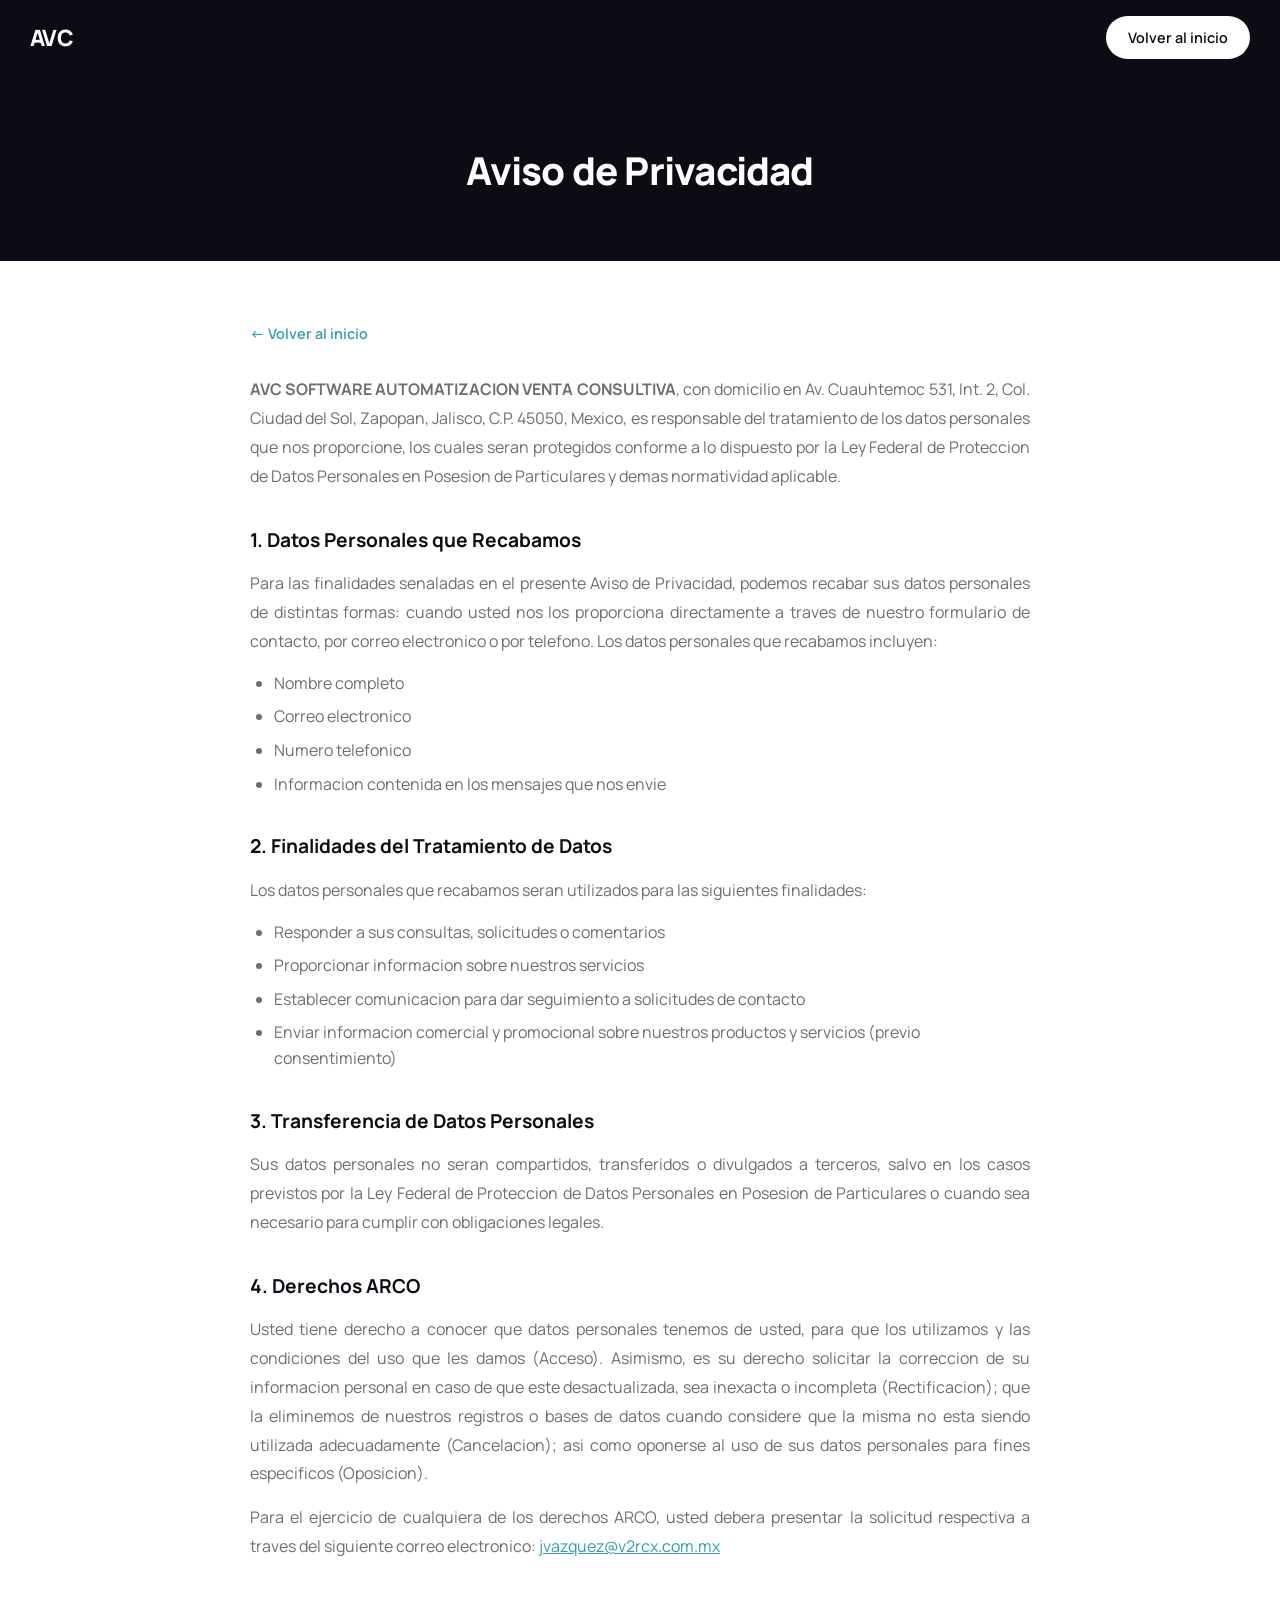
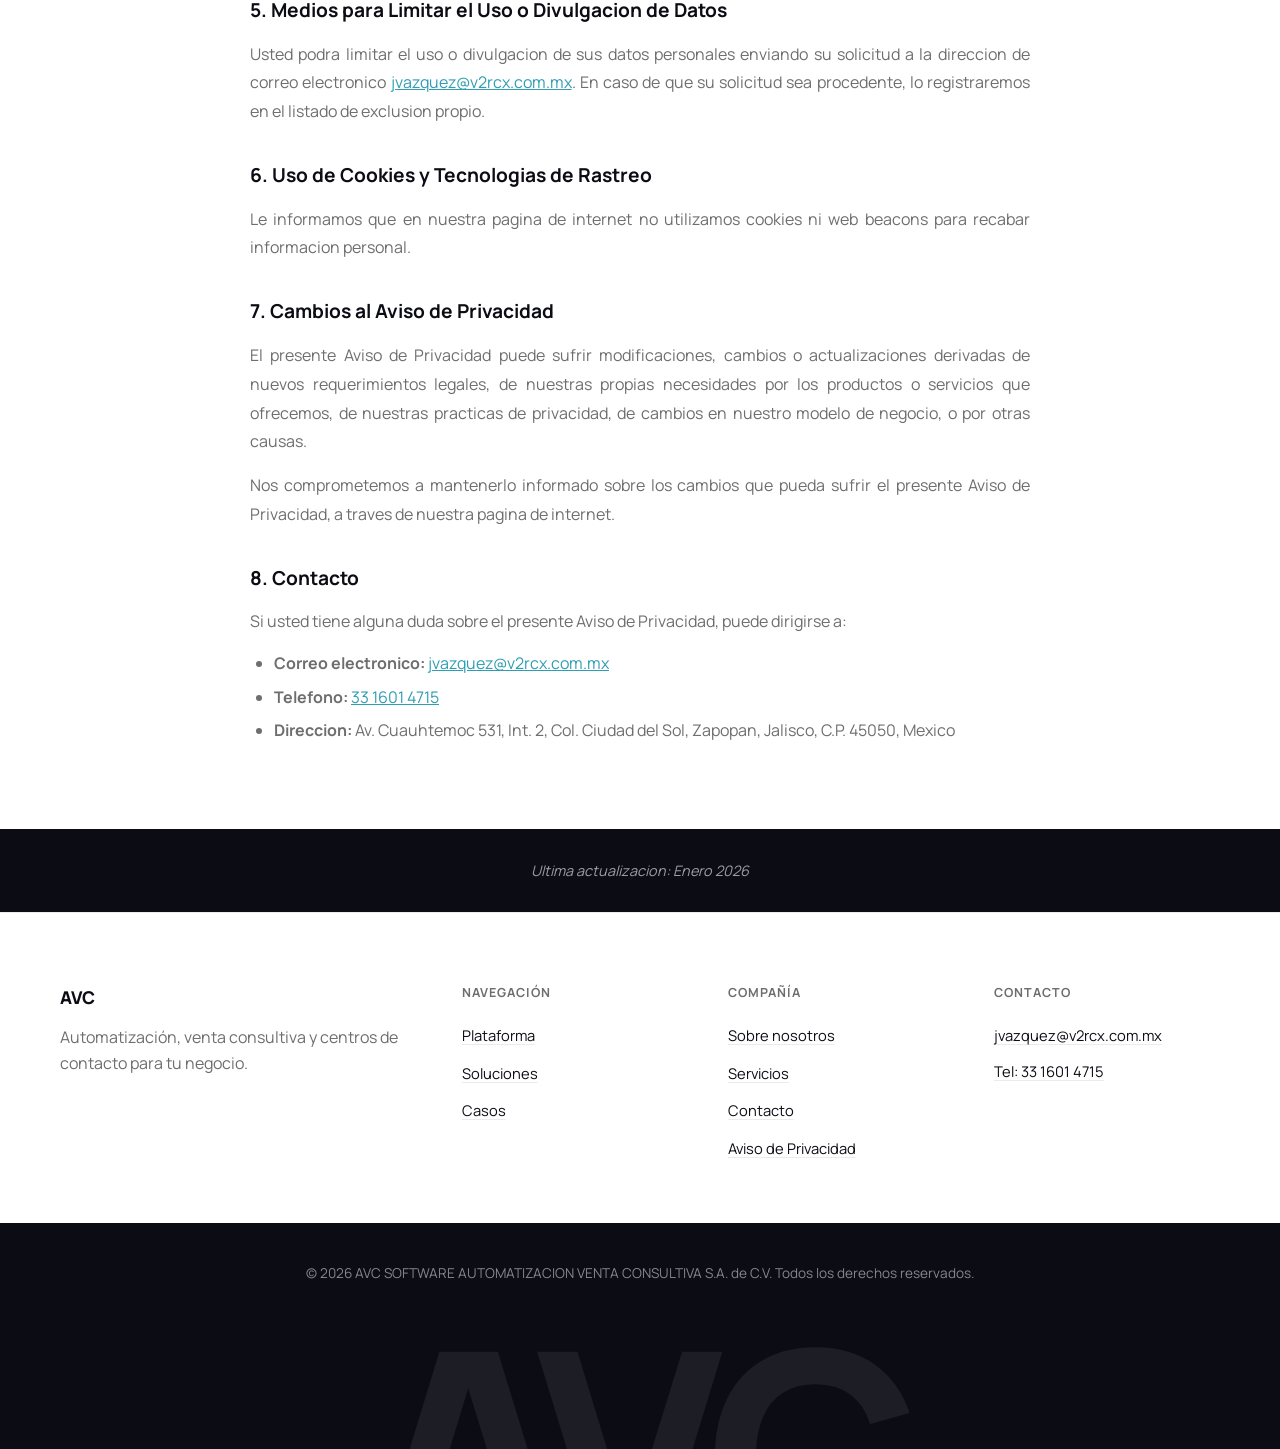
==== commit 784304ed: "Agregar favicon, título "AVC Software S.A. de C.V." y corregir razón social en el pie Closes #2 Clos" ====
--- a/aviso-privacidad.html
+++ b/aviso-privacidad.html
@@ -3,7 +3,10 @@
 <head>
     <meta charset="UTF-8">
     <meta name="viewport" content="width=device-width, initial-scale=1.0">
-    <title>Aviso de Privacidad - AVC SOFTWARE AUTOMATIZACION</title>
+    <title>Aviso de Privacidad - AVC Software S.A. de C.V.</title>
+    <link rel="icon" type="image/svg+xml" href="assets/favicon.svg">
+    <link rel="icon" type="image/png" sizes="32x32" href="assets/favicon-32.png">
+    <link rel="apple-touch-icon" href="assets/apple-touch-icon.png">
     <link rel="stylesheet" href="styles.css">
     <link rel="preconnect" href="https://fonts.googleapis.com">
     <link href="https://fonts.googleapis.com/css2?family=Manrope:wght@300;400;500;600;700;800&display=swap" rel="stylesheet">
@@ -185,7 +188,7 @@
         <div class="footer-bottom-band">
             <div class="container">
                 <div class="footer-bottom">
-                    <p>&copy; <span id="footer-year"></span> AVC SOFTWARE AUTOMATIZACION VENTA CONSULTIVA SA DE CV. Todos los derechos reservados.</p>
+                    <p>&copy; <span id="footer-year"></span> AVC SOFTWARE AUTOMATIZACION VENTA CONSULTIVA S.A. de C.V. Todos los derechos reservados.</p>
                 </div>
             </div>
             <div class="footer-watermark-clip" aria-hidden="true">
--- a/styles.css
+++ b/styles.css
@@ -480,6 +480,11 @@
     gap: 60px;
     width: max-content;
     animation: logos-scroll 30s linear infinite;
+    /* Sin esto, Safari a veces arranca la animación sobre el div todavía
+       vacío (los logos los mete JS después de cargar las imágenes) y no
+       vuelve a montar la capa de composición cuando el contenido crece --
+       se queda congelada hasta que algo más fuerce un repintado. */
+    will-change: transform;
     padding: 20px 0;
 }
 
@@ -1479,6 +1484,42 @@
     position: static;
     overflow: visible;
     height: auto;
+}
+
+/* Sin volteo 3D animado, en ningún tamaño de pantalla: se muestra/oculta
+   directo cuál cara está activa. Dos problemas reales, confirmados en
+   dispositivo, obligaron a esto -- ya no es solo cosa de mobile:
+   1) el scroll táctil no se capturaba dentro del reverso (contexto 3D).
+   2) en Safari, backface-visibility no ocultaba confiablemente la cara
+      frontal una vez que el reverso pasó a "position: static" para poder
+      crecer con el contenido -- se veían las dos caras encimadas, una
+      espejeada. El JS no depende de que termine ninguna transición del
+      volteo (usa setTimeout fijo de 750ms), así que quitar el transform
+      no rompe la secuencia de flip -> expand. */
+.servicio-card {
+    perspective: none;
+}
+
+.servicio-card-inner {
+    transform: none !important;
+    transform-style: flat;
+}
+
+.servicio-card-front,
+.servicio-card-back {
+    /* Sin !important: así no le gana al hover de abajo (translateY), que
+       tiene más especificidad y debe seguir funcionando en la cara frontal
+       cuando NO está volteada. */
+    transform: none;
+    backface-visibility: visible;
+}
+
+.servicio-card:not(.flipped) .servicio-card-back {
+    display: none;
+}
+
+.servicio-card.flipped .servicio-card-front {
+    display: none;
 }
 
 .servicio-back-close {
@@ -2010,36 +2051,6 @@
         grid-template-columns: repeat(2, 1fr);
     }
 
-    /* El flip 3D (perspective + rotateY) es lo que impide el scroll táctil
-       dentro del reverso en mobile -- confirmado en dispositivo real, no se
-       arregla con touch-action ni -webkit-overflow-scrolling porque el
-       problema es el contexto 3D en sí, no el overflow. En mobile no se
-       anima el giro: se muestra/oculta directo cuál cara está activa. El
-       JS no depende de que termine ninguna transición (usa setTimeout fijo
-       de 750ms), así que quitar el transform no rompe la secuencia. */
-    .servicio-card {
-        perspective: none;
-    }
-
-    .servicio-card-inner {
-        transform: none !important;
-        transform-style: flat;
-    }
-
-    .servicio-card-front,
-    .servicio-card-back {
-        transform: none !important;
-        backface-visibility: visible;
-    }
-
-    .servicio-card:not(.flipped) .servicio-card-back {
-        display: none;
-    }
-
-    .servicio-card.flipped .servicio-card-front {
-        display: none;
-    }
-
     .servicios-grid {
         flex-direction: column;
         align-items: stretch;
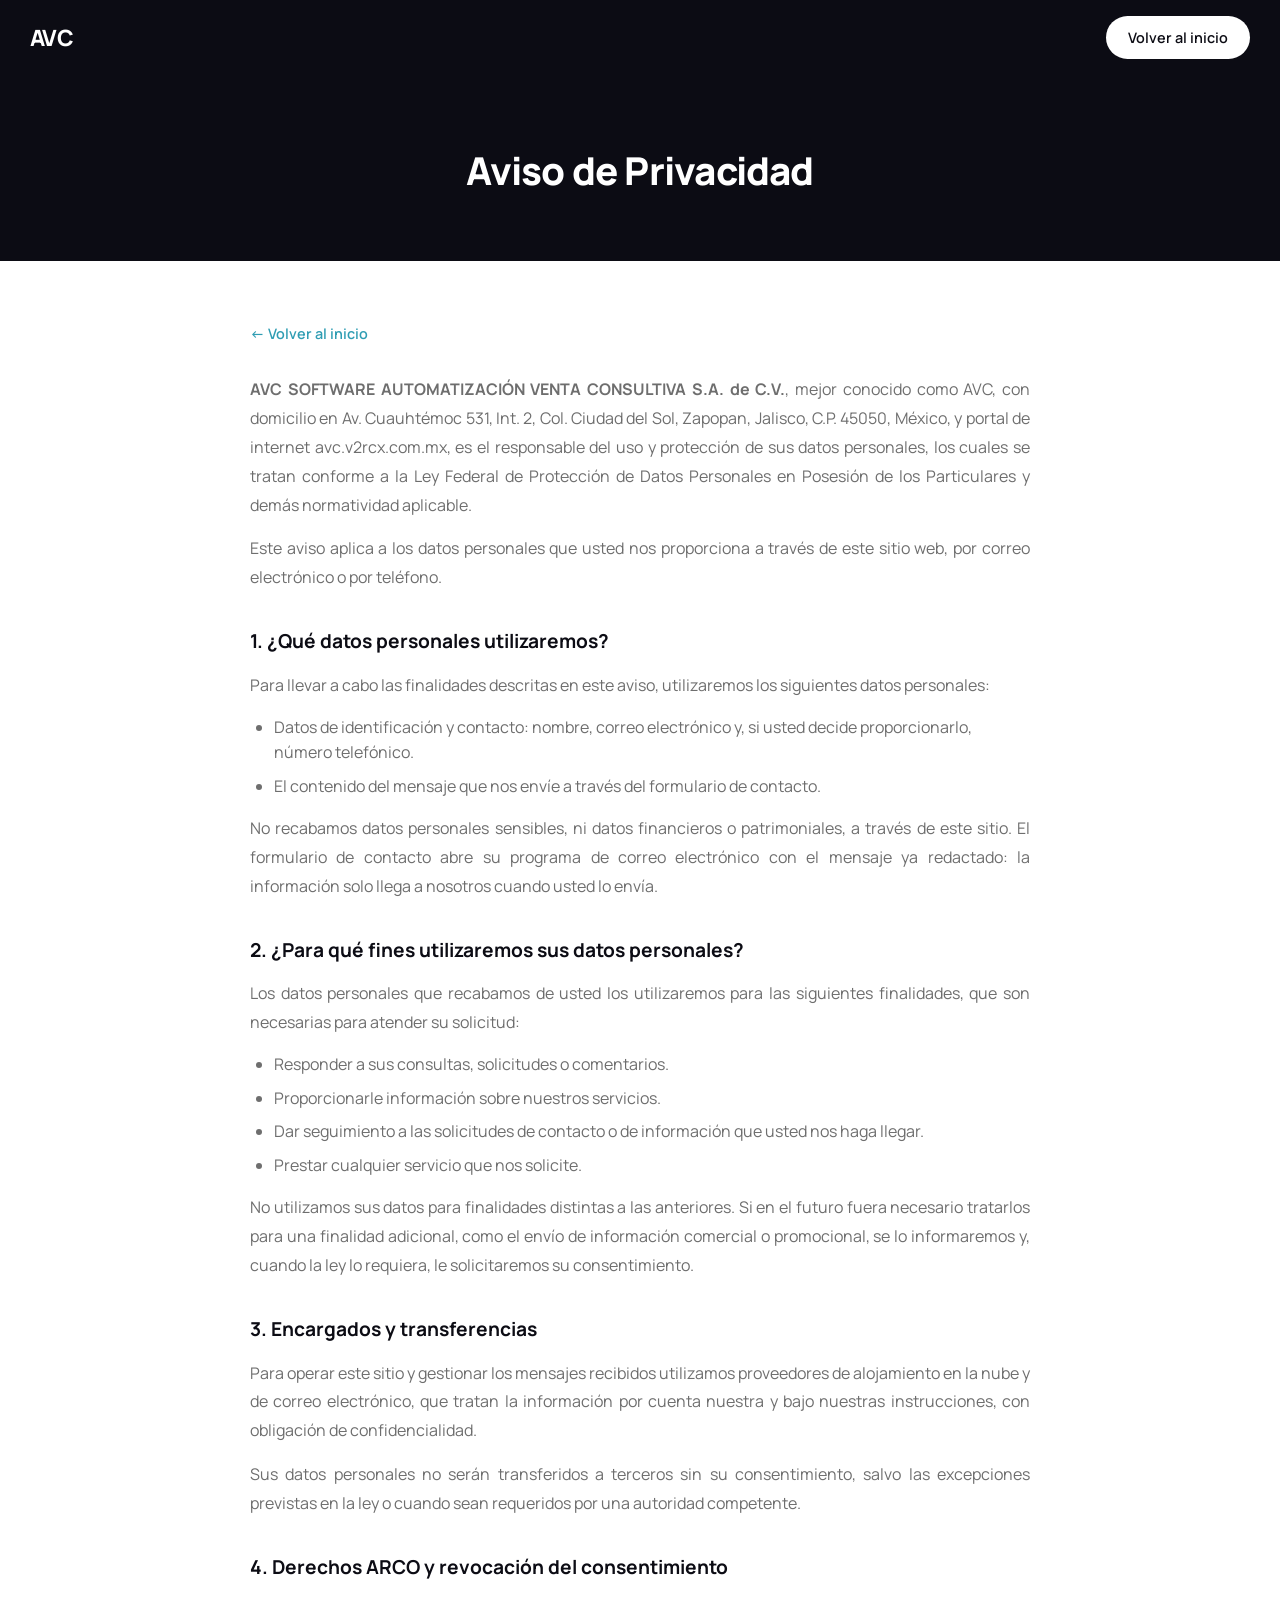
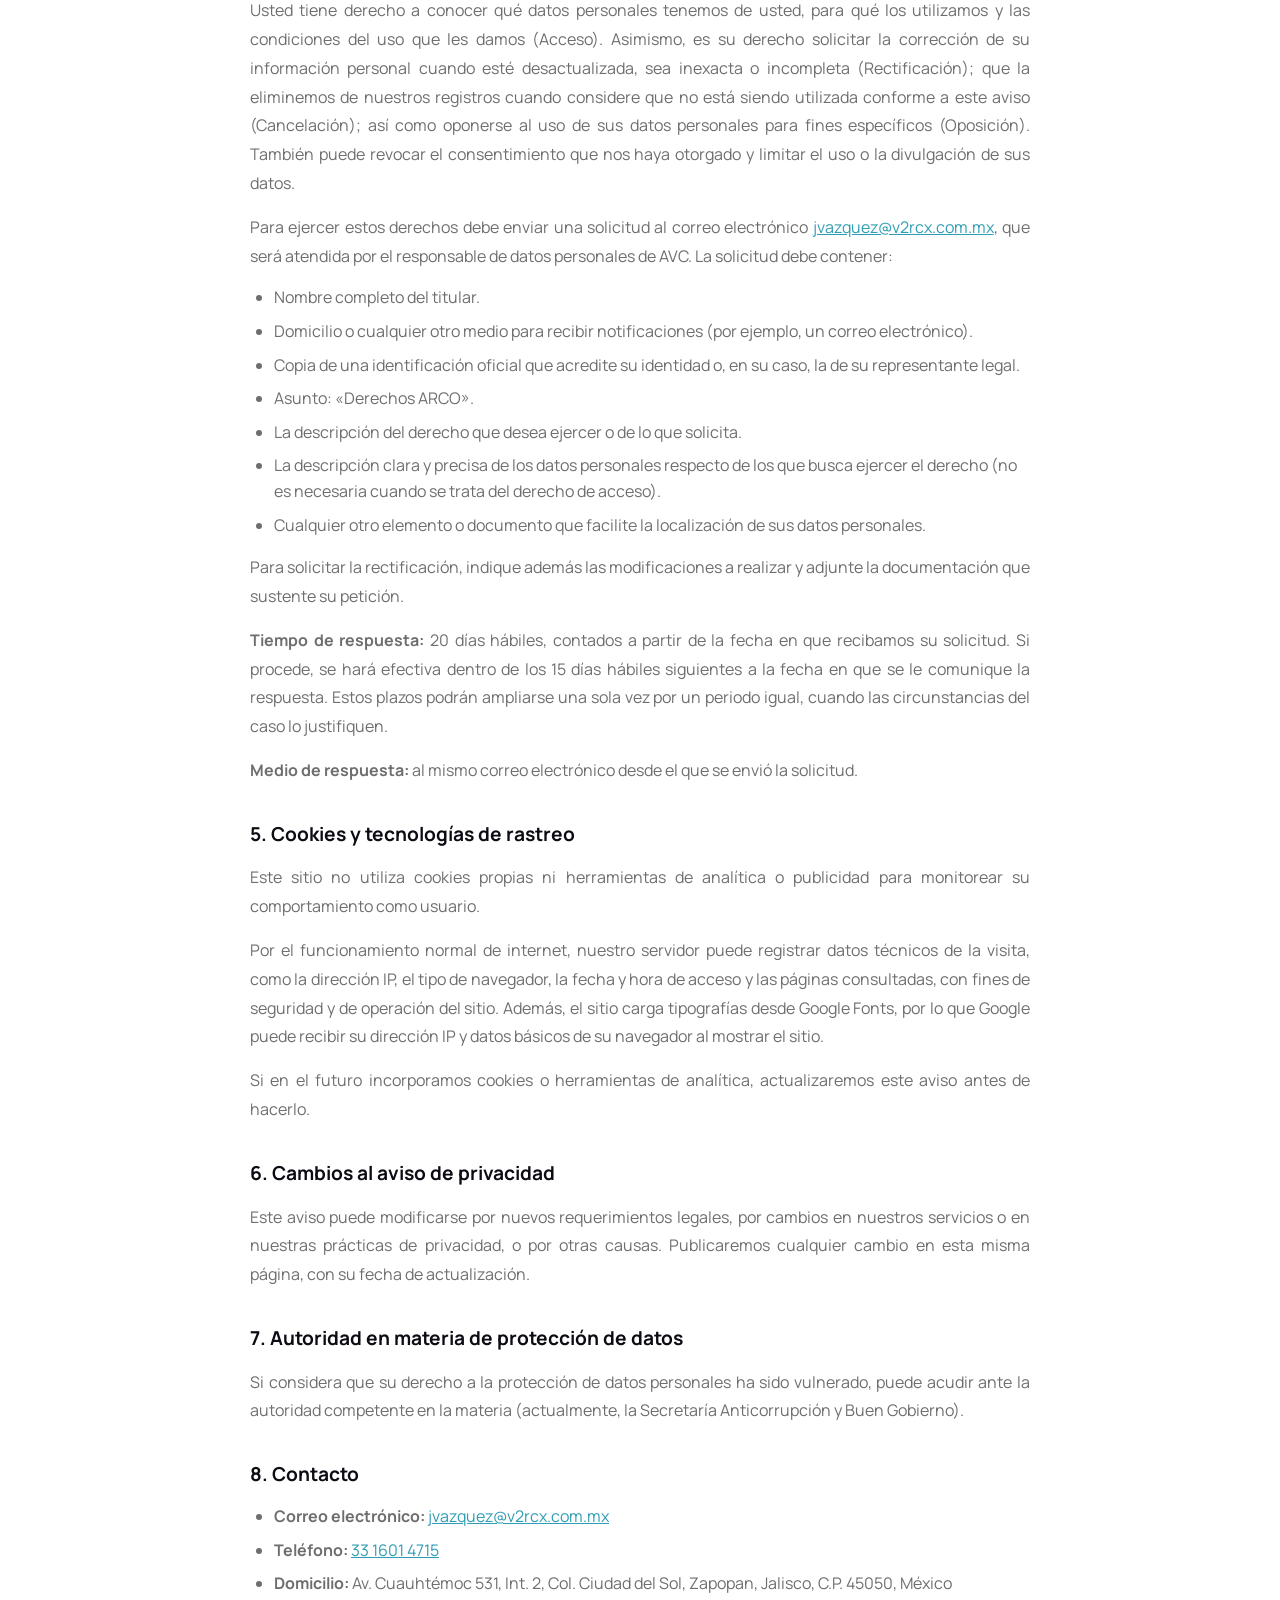
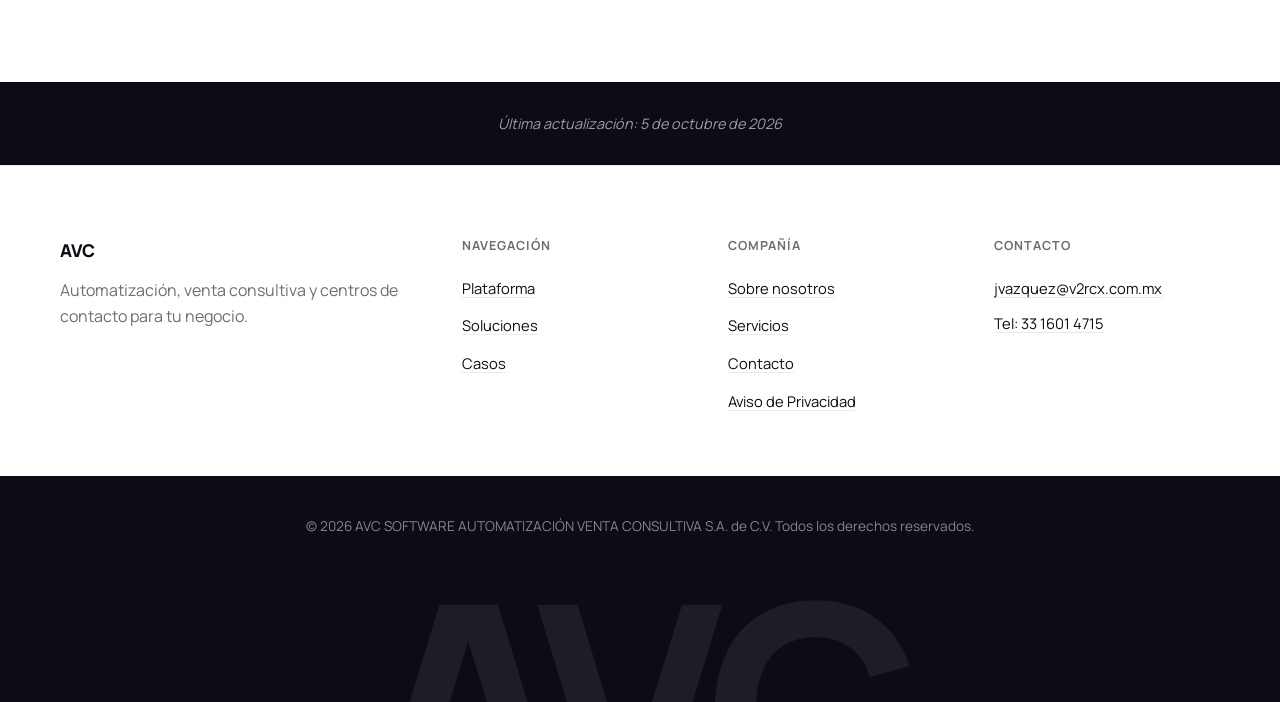
==== commit 16cdbccf: "Actualizar el aviso de privacidad a la normativa vigente (LFPDPPP) Closes #4" ====
--- a/aviso-privacidad.html
+++ b/aviso-privacidad.html
@@ -101,55 +101,70 @@
     <div class="aviso-container">
         <a href="index.html" class="back-link">&larr; Volver al inicio</a>
 
-        <p><strong>AVC SOFTWARE AUTOMATIZACION VENTA CONSULTIVA</strong>, con domicilio en Av. Cuauhtemoc 531, Int. 2, Col. Ciudad del Sol, Zapopan, Jalisco, C.P. 45050, Mexico, es responsable del tratamiento de los datos personales que nos proporcione, los cuales seran protegidos conforme a lo dispuesto por la Ley Federal de Proteccion de Datos Personales en Posesion de Particulares y demas normatividad aplicable.</p>
-
-        <h2>1. Datos Personales que Recabamos</h2>
-        <p>Para las finalidades senaladas en el presente Aviso de Privacidad, podemos recabar sus datos personales de distintas formas: cuando usted nos los proporciona directamente a traves de nuestro formulario de contacto, por correo electronico o por telefono. Los datos personales que recabamos incluyen:</p>
-        <ul>
-            <li>Nombre completo</li>
-            <li>Correo electronico</li>
-            <li>Numero telefonico</li>
-            <li>Informacion contenida en los mensajes que nos envie</li>
-        </ul>
-
-        <h2>2. Finalidades del Tratamiento de Datos</h2>
-        <p>Los datos personales que recabamos seran utilizados para las siguientes finalidades:</p>
-        <ul>
-            <li>Responder a sus consultas, solicitudes o comentarios</li>
-            <li>Proporcionar informacion sobre nuestros servicios</li>
-            <li>Establecer comunicacion para dar seguimiento a solicitudes de contacto</li>
-            <li>Enviar informacion comercial y promocional sobre nuestros productos y servicios (previo consentimiento)</li>
-        </ul>
-
-        <h2>3. Transferencia de Datos Personales</h2>
-        <p>Sus datos personales no seran compartidos, transferidos o divulgados a terceros, salvo en los casos previstos por la Ley Federal de Proteccion de Datos Personales en Posesion de Particulares o cuando sea necesario para cumplir con obligaciones legales.</p>
-
-        <h2>4. Derechos ARCO</h2>
-        <p>Usted tiene derecho a conocer que datos personales tenemos de usted, para que los utilizamos y las condiciones del uso que les damos (Acceso). Asimismo, es su derecho solicitar la correccion de su informacion personal en caso de que este desactualizada, sea inexacta o incompleta (Rectificacion); que la eliminemos de nuestros registros o bases de datos cuando considere que la misma no esta siendo utilizada adecuadamente (Cancelacion); asi como oponerse al uso de sus datos personales para fines especificos (Oposicion).</p>
-
-        <p>Para el ejercicio de cualquiera de los derechos ARCO, usted debera presentar la solicitud respectiva a traves del siguiente correo electronico: <a href="mailto:jvazquez@v2rcx.com.mx">jvazquez@v2rcx.com.mx</a></p>
-
-        <h2>5. Medios para Limitar el Uso o Divulgacion de Datos</h2>
-        <p>Usted podra limitar el uso o divulgacion de sus datos personales enviando su solicitud a la direccion de correo electronico <a href="mailto:jvazquez@v2rcx.com.mx">jvazquez@v2rcx.com.mx</a>. En caso de que su solicitud sea procedente, lo registraremos en el listado de exclusion propio.</p>
-
-        <h2>6. Uso de Cookies y Tecnologias de Rastreo</h2>
-        <p>Le informamos que en nuestra pagina de internet no utilizamos cookies ni web beacons para recabar informacion personal.</p>
-
-        <h2>7. Cambios al Aviso de Privacidad</h2>
-        <p>El presente Aviso de Privacidad puede sufrir modificaciones, cambios o actualizaciones derivadas de nuevos requerimientos legales, de nuestras propias necesidades por los productos o servicios que ofrecemos, de nuestras practicas de privacidad, de cambios en nuestro modelo de negocio, o por otras causas.</p>
-
-        <p>Nos comprometemos a mantenerlo informado sobre los cambios que pueda sufrir el presente Aviso de Privacidad, a traves de nuestra pagina de internet.</p>
+        <p><strong>AVC SOFTWARE AUTOMATIZACIÓN VENTA CONSULTIVA S.A. de C.V.</strong>, mejor conocido como AVC, con domicilio en Av. Cuauhtémoc 531, Int. 2, Col. Ciudad del Sol, Zapopan, Jalisco, C.P. 45050, México, y portal de internet avc.v2rcx.com.mx, es el responsable del uso y protección de sus datos personales, los cuales se tratan conforme a la Ley Federal de Protección de Datos Personales en Posesión de los Particulares y demás normatividad aplicable.</p>
+
+        <p>Este aviso aplica a los datos personales que usted nos proporciona a través de este sitio web, por correo electrónico o por teléfono.</p>
+
+        <h2>1. ¿Qué datos personales utilizaremos?</h2>
+        <p>Para llevar a cabo las finalidades descritas en este aviso, utilizaremos los siguientes datos personales:</p>
+        <ul>
+            <li>Datos de identificación y contacto: nombre, correo electrónico y, si usted decide proporcionarlo, número telefónico.</li>
+            <li>El contenido del mensaje que nos envíe a través del formulario de contacto.</li>
+        </ul>
+        <p>No recabamos datos personales sensibles, ni datos financieros o patrimoniales, a través de este sitio. El formulario de contacto abre su programa de correo electrónico con el mensaje ya redactado: la información solo llega a nosotros cuando usted lo envía.</p>
+
+        <h2>2. ¿Para qué fines utilizaremos sus datos personales?</h2>
+        <p>Los datos personales que recabamos de usted los utilizaremos para las siguientes finalidades, que son necesarias para atender su solicitud:</p>
+        <ul>
+            <li>Responder a sus consultas, solicitudes o comentarios.</li>
+            <li>Proporcionarle información sobre nuestros servicios.</li>
+            <li>Dar seguimiento a las solicitudes de contacto o de información que usted nos haga llegar.</li>
+            <li>Prestar cualquier servicio que nos solicite.</li>
+        </ul>
+        <p>No utilizamos sus datos para finalidades distintas a las anteriores. Si en el futuro fuera necesario tratarlos para una finalidad adicional, como el envío de información comercial o promocional, se lo informaremos y, cuando la ley lo requiera, le solicitaremos su consentimiento.</p>
+
+        <h2>3. Encargados y transferencias</h2>
+        <p>Para operar este sitio y gestionar los mensajes recibidos utilizamos proveedores de alojamiento en la nube y de correo electrónico, que tratan la información por cuenta nuestra y bajo nuestras instrucciones, con obligación de confidencialidad.</p>
+        <p>Sus datos personales no serán transferidos a terceros sin su consentimiento, salvo las excepciones previstas en la ley o cuando sean requeridos por una autoridad competente.</p>
+
+        <h2>4. Derechos ARCO y revocación del consentimiento</h2>
+        <p>Usted tiene derecho a conocer qué datos personales tenemos de usted, para qué los utilizamos y las condiciones del uso que les damos (Acceso). Asimismo, es su derecho solicitar la corrección de su información personal cuando esté desactualizada, sea inexacta o incompleta (Rectificación); que la eliminemos de nuestros registros cuando considere que no está siendo utilizada conforme a este aviso (Cancelación); así como oponerse al uso de sus datos personales para fines específicos (Oposición). También puede revocar el consentimiento que nos haya otorgado y limitar el uso o la divulgación de sus datos.</p>
+
+        <p>Para ejercer estos derechos debe enviar una solicitud al correo electrónico <a href="mailto:jvazquez@v2rcx.com.mx">jvazquez@v2rcx.com.mx</a>, que será atendida por el responsable de datos personales de AVC. La solicitud debe contener:</p>
+        <ul>
+            <li>Nombre completo del titular.</li>
+            <li>Domicilio o cualquier otro medio para recibir notificaciones (por ejemplo, un correo electrónico).</li>
+            <li>Copia de una identificación oficial que acredite su identidad o, en su caso, la de su representante legal.</li>
+            <li>Asunto: «Derechos ARCO».</li>
+            <li>La descripción del derecho que desea ejercer o de lo que solicita.</li>
+            <li>La descripción clara y precisa de los datos personales respecto de los que busca ejercer el derecho (no es necesaria cuando se trata del derecho de acceso).</li>
+            <li>Cualquier otro elemento o documento que facilite la localización de sus datos personales.</li>
+        </ul>
+        <p>Para solicitar la rectificación, indique además las modificaciones a realizar y adjunte la documentación que sustente su petición.</p>
+
+        <p><strong>Tiempo de respuesta:</strong> 20 días hábiles, contados a partir de la fecha en que recibamos su solicitud. Si procede, se hará efectiva dentro de los 15 días hábiles siguientes a la fecha en que se le comunique la respuesta. Estos plazos podrán ampliarse una sola vez por un periodo igual, cuando las circunstancias del caso lo justifiquen.</p>
+        <p><strong>Medio de respuesta:</strong> al mismo correo electrónico desde el que se envió la solicitud.</p>
+
+        <h2>5. Cookies y tecnologías de rastreo</h2>
+        <p>Este sitio no utiliza cookies propias ni herramientas de analítica o publicidad para monitorear su comportamiento como usuario.</p>
+        <p>Por el funcionamiento normal de internet, nuestro servidor puede registrar datos técnicos de la visita, como la dirección IP, el tipo de navegador, la fecha y hora de acceso y las páginas consultadas, con fines de seguridad y de operación del sitio. Además, el sitio carga tipografías desde Google Fonts, por lo que Google puede recibir su dirección IP y datos básicos de su navegador al mostrar el sitio.</p>
+        <p>Si en el futuro incorporamos cookies o herramientas de analítica, actualizaremos este aviso antes de hacerlo.</p>
+
+        <h2>6. Cambios al aviso de privacidad</h2>
+        <p>Este aviso puede modificarse por nuevos requerimientos legales, por cambios en nuestros servicios o en nuestras prácticas de privacidad, o por otras causas. Publicaremos cualquier cambio en esta misma página, con su fecha de actualización.</p>
+
+        <h2>7. Autoridad en materia de protección de datos</h2>
+        <p>Si considera que su derecho a la protección de datos personales ha sido vulnerado, puede acudir ante la autoridad competente en la materia (actualmente, la Secretaría Anticorrupción y Buen Gobierno).</p>
 
         <h2>8. Contacto</h2>
-        <p>Si usted tiene alguna duda sobre el presente Aviso de Privacidad, puede dirigirse a:</p>
-        <ul>
-            <li><strong>Correo electronico:</strong> <a href="mailto:jvazquez@v2rcx.com.mx">jvazquez@v2rcx.com.mx</a></li>
-            <li><strong>Telefono:</strong> <a href="tel:+523316014715">33 1601 4715</a></li>
-            <li><strong>Direccion:</strong> Av. Cuauhtemoc 531, Int. 2, Col. Ciudad del Sol, Zapopan, Jalisco, C.P. 45050, Mexico</li>
+        <ul>
+            <li><strong>Correo electrónico:</strong> <a href="mailto:jvazquez@v2rcx.com.mx">jvazquez@v2rcx.com.mx</a></li>
+            <li><strong>Teléfono:</strong> <a href="tel:+523316014715">33 1601 4715</a></li>
+            <li><strong>Domicilio:</strong> Av. Cuauhtémoc 531, Int. 2, Col. Ciudad del Sol, Zapopan, Jalisco, C.P. 45050, México</li>
         </ul>
     </div>
 
-    <div class="aviso-cierre">Ultima actualizacion: Enero 2026</div>
+    <div class="aviso-cierre">Última actualización: 5 de octubre de 2026</div>
 
     <!-- Footer -->
     <footer class="footer">
@@ -188,7 +203,7 @@
         <div class="footer-bottom-band">
             <div class="container">
                 <div class="footer-bottom">
-                    <p>&copy; <span id="footer-year"></span> AVC SOFTWARE AUTOMATIZACION VENTA CONSULTIVA S.A. de C.V. Todos los derechos reservados.</p>
+                    <p>&copy; <span id="footer-year"></span> AVC SOFTWARE AUTOMATIZACIÓN VENTA CONSULTIVA S.A. de C.V. Todos los derechos reservados.</p>
                 </div>
             </div>
             <div class="footer-watermark-clip" aria-hidden="true">
